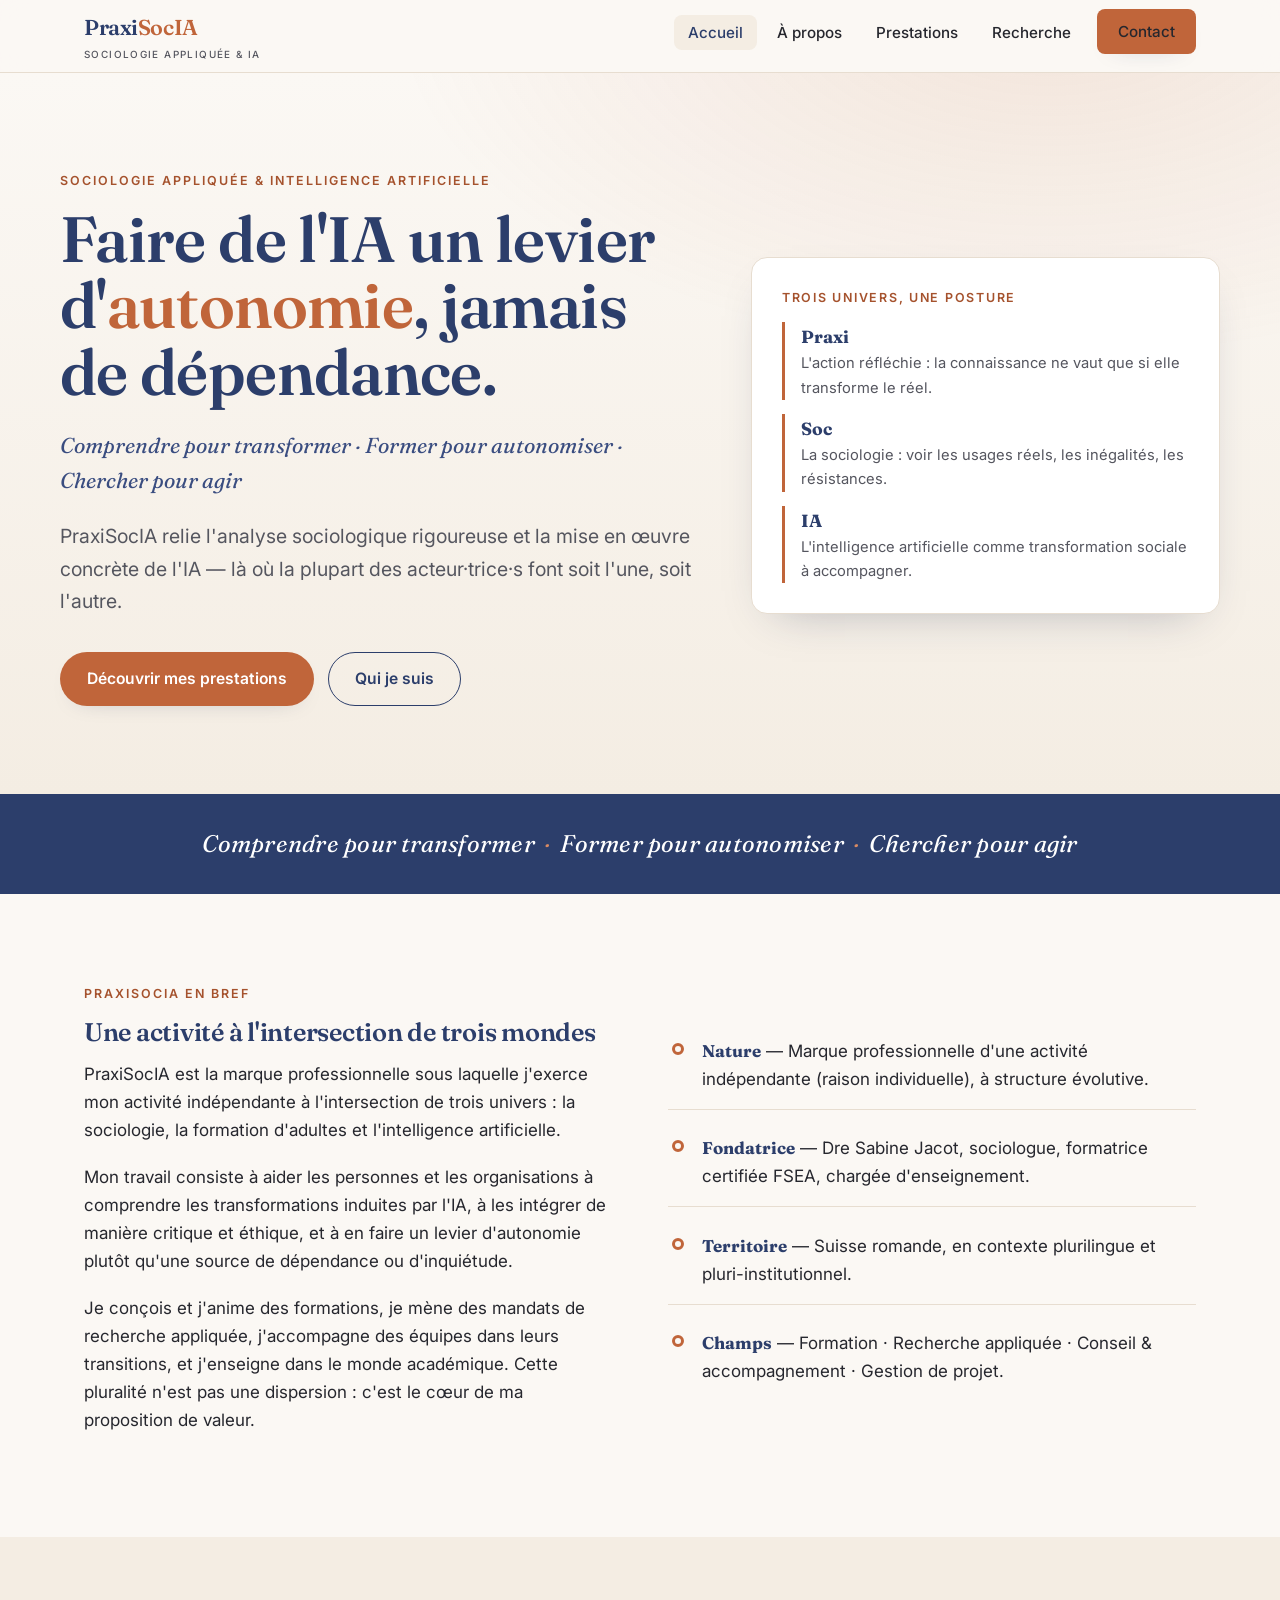
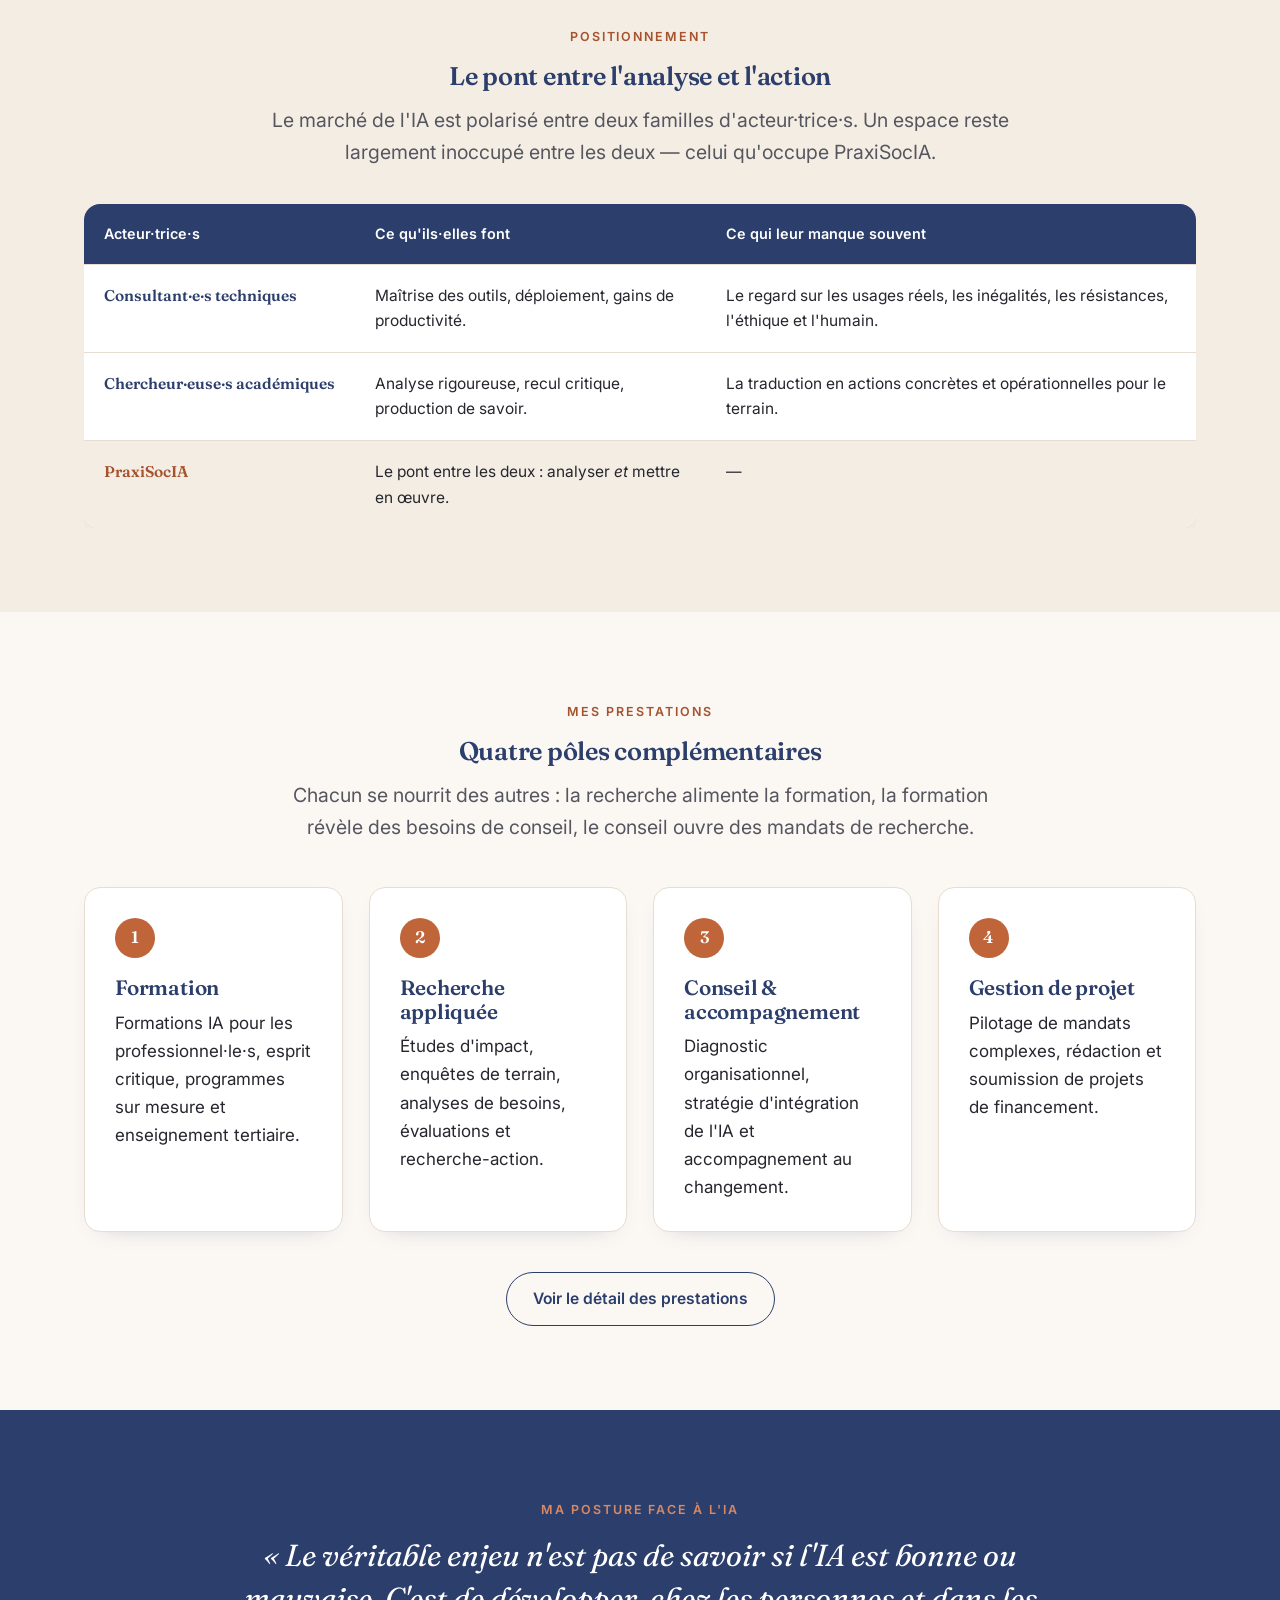
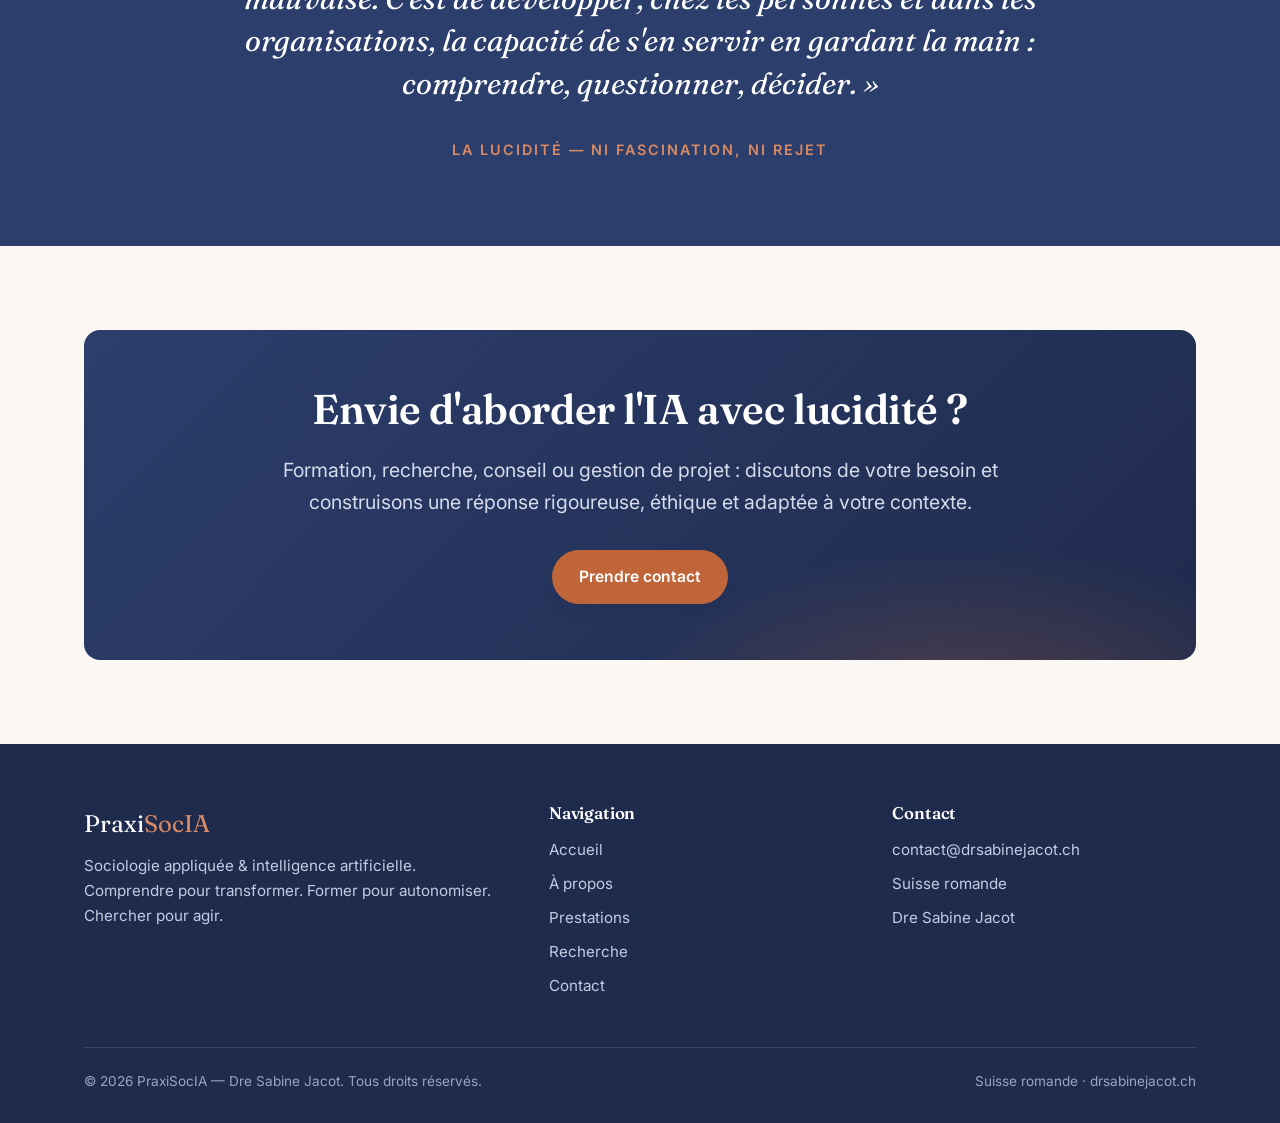
==== index.html @ e73fc33d "Créer le site vitrine PraxiSocIA (Dre Sabine Jacot) Site statique multi-pages (accueil, à propos, pr" ====
<!DOCTYPE html>
<html lang="fr">
<head>
  <meta charset="UTF-8" />
  <script>document.documentElement.className += " js";</script>
  <meta name="viewport" content="width=device-width, initial-scale=1.0" />
  <title>PraxiSocIA — Sociologie appliquée &amp; intelligence artificielle | Dre Sabine Jacot</title>
  <meta name="description" content="PraxiSocIA relie l'analyse sociologique rigoureuse et la mise en œuvre concrète de l'IA. Formation, recherche appliquée, conseil et gestion de projet en Suisse romande. Dre Sabine Jacot, sociologue et formatrice certifiée FSEA." />
  <meta name="author" content="Dre Sabine Jacot" />
  <meta property="og:title" content="PraxiSocIA — Sociologie appliquée & intelligence artificielle" />
  <meta property="og:description" content="Comprendre pour transformer. Former pour autonomiser. Chercher pour agir." />
  <meta property="og:type" content="website" />
  <meta property="og:locale" content="fr_CH" />
  <link rel="icon" type="image/svg+xml" href="assets/favicon.svg" />
  <link rel="preconnect" href="https://fonts.googleapis.com" />
  <link rel="preconnect" href="https://fonts.gstatic.com" crossorigin />
  <link href="https://fonts.googleapis.com/css2?family=Fraunces:ital,opsz,wght@0,9..144,400..600;1,9..144,400..600&family=Inter:wght@400;500;600&display=swap" rel="stylesheet" />
  <link rel="stylesheet" href="css/style.css" />
</head>
<body>

  <!-- ===== Header ===== -->
  <header class="site-header">
    <div class="wrap nav">
      <a href="index.html" class="brand">
        <span>Praxi<span class="ia">Soc<span class="ia">IA</span></span>
          <small>Sociologie appliquée &amp; IA</small>
        </span>
      </a>
      <nav aria-label="Navigation principale">
        <button class="nav-toggle" aria-label="Ouvrir le menu" aria-expanded="false">
          <span></span><span></span><span></span>
        </button>
        <ul class="nav-links">
          <li><a href="index.html">Accueil</a></li>
          <li><a href="a-propos.html">À propos</a></li>
          <li><a href="prestations.html">Prestations</a></li>
          <li><a href="recherche.html">Recherche</a></li>
          <li><a href="contact.html" class="btn btn--primary">Contact</a></li>
        </ul>
      </nav>
    </div>
  </header>

  <!-- ===== Hero ===== -->
  <section class="hero">
    <div class="wrap hero-inner">
      <div class="reveal">
        <span class="eyebrow">Sociologie appliquée &amp; intelligence artificielle</span>
        <h1>Faire de l'IA un levier d'<span class="accent">autonomie</span>, jamais de dépendance.</h1>
        <p class="tagline">Comprendre pour transformer · Former pour autonomiser · Chercher pour agir</p>
        <p class="lead">PraxiSocIA relie l'analyse sociologique rigoureuse et la mise en œuvre concrète de l'IA — là où la plupart des acteur·trice·s font soit l'une, soit l'autre.</p>
        <div class="hero-actions">
          <a href="prestations.html" class="btn btn--primary">Découvrir mes prestations</a>
          <a href="a-propos.html" class="btn btn--ghost">Qui je suis</a>
        </div>
      </div>
      <aside class="hero-card reveal" aria-label="Les trois racines de PraxiSocIA">
        <p class="kicker">Trois univers, une posture</p>
        <div class="three">
          <div>
            <strong>Praxi</strong>
            <span>L'action réfléchie : la connaissance ne vaut que si elle transforme le réel.</span>
          </div>
          <div>
            <strong>Soc</strong>
            <span>La sociologie : voir les usages réels, les inégalités, les résistances.</span>
          </div>
          <div>
            <strong>IA</strong>
            <span>L'intelligence artificielle comme transformation sociale à accompagner.</span>
          </div>
        </div>
      </aside>
    </div>
  </section>

  <!-- ===== Signature strip ===== -->
  <div class="signature">
    <div class="wrap">
      <p>Comprendre pour transformer<span class="dot">·</span>Former pour autonomiser<span class="dot">·</span>Chercher pour agir</p>
    </div>
  </div>

  <!-- ===== En bref ===== -->
  <section class="section">
    <div class="wrap">
      <div class="split">
        <div class="reveal">
          <span class="eyebrow">PraxiSocIA en bref</span>
          <h2>Une activité à l'intersection de trois mondes</h2>
          <p>PraxiSocIA est la marque professionnelle sous laquelle j'exerce mon activité indépendante à l'intersection de trois univers : la sociologie, la formation d'adultes et l'intelligence artificielle.</p>
          <p>Mon travail consiste à aider les personnes et les organisations à comprendre les transformations induites par l'IA, à les intégrer de manière critique et éthique, et à en faire un levier d'autonomie plutôt qu'une source de dépendance ou d'inquiétude.</p>
          <p>Je conçois et j'anime des formations, je mène des mandats de recherche appliquée, j'accompagne des équipes dans leurs transitions, et j'enseigne dans le monde académique. Cette pluralité n'est pas une dispersion : c'est le cœur de ma proposition de valeur.</p>
        </div>
        <div class="reveal">
          <ul class="creds">
            <li><strong>Nature</strong> — Marque professionnelle d'une activité indépendante (raison individuelle), à structure évolutive.</li>
            <li><strong>Fondatrice</strong> — Dre Sabine Jacot, sociologue, formatrice certifiée FSEA, chargée d'enseignement.</li>
            <li><strong>Territoire</strong> — Suisse romande, en contexte plurilingue et pluri-institutionnel.</li>
            <li><strong>Champs</strong> — Formation · Recherche appliquée · Conseil &amp; accompagnement · Gestion de projet.</li>
          </ul>
        </div>
      </div>
    </div>
  </section>

  <!-- ===== Positionnement ===== -->
  <section class="section section--cream2">
    <div class="wrap">
      <div class="center reveal">
        <span class="eyebrow">Positionnement</span>
        <h2>Le pont entre l'analyse et l'action</h2>
        <p class="lead">Le marché de l'IA est polarisé entre deux familles d'acteur·trice·s. Un espace reste largement inoccupé entre les deux — celui qu'occupe PraxiSocIA.</p>
      </div>
      <div class="table-scroll reveal" style="margin-top:36px;">
        <table class="postab">
          <thead>
            <tr>
              <th>Acteur·trice·s</th>
              <th>Ce qu'ils·elles font</th>
              <th>Ce qui leur manque souvent</th>
            </tr>
          </thead>
          <tbody>
            <tr>
              <td class="who">Consultant·e·s techniques</td>
              <td>Maîtrise des outils, déploiement, gains de productivité.</td>
              <td>Le regard sur les usages réels, les inégalités, les résistances, l'éthique et l'humain.</td>
            </tr>
            <tr>
              <td class="who">Chercheur·euse·s académiques</td>
              <td>Analyse rigoureuse, recul critique, production de savoir.</td>
              <td>La traduction en actions concrètes et opérationnelles pour le terrain.</td>
            </tr>
            <tr class="highlight">
              <td class="who">PraxiSocIA</td>
              <td>Le pont entre les deux : analyser <em>et</em> mettre en œuvre.</td>
              <td>—</td>
            </tr>
          </tbody>
        </table>
      </div>
    </div>
  </section>

  <!-- ===== Quatre pôles (aperçu) ===== -->
  <section class="section">
    <div class="wrap">
      <div class="center reveal">
        <span class="eyebrow">Mes prestations</span>
        <h2>Quatre pôles complémentaires</h2>
        <p class="lead">Chacun se nourrit des autres : la recherche alimente la formation, la formation révèle des besoins de conseil, le conseil ouvre des mandats de recherche.</p>
      </div>
      <div class="grid grid-4" style="margin-top:44px;">
        <article class="card reveal">
          <div class="num">1</div>
          <h3>Formation</h3>
          <p>Formations IA pour les professionnel·le·s, esprit critique, programmes sur mesure et enseignement tertiaire.</p>
        </article>
        <article class="card reveal">
          <div class="num">2</div>
          <h3>Recherche appliquée</h3>
          <p>Études d'impact, enquêtes de terrain, analyses de besoins, évaluations et recherche-action.</p>
        </article>
        <article class="card reveal">
          <div class="num">3</div>
          <h3>Conseil &amp; accompagnement</h3>
          <p>Diagnostic organisationnel, stratégie d'intégration de l'IA et accompagnement au changement.</p>
        </article>
        <article class="card reveal">
          <div class="num">4</div>
          <h3>Gestion de projet</h3>
          <p>Pilotage de mandats complexes, rédaction et soumission de projets de financement.</p>
        </article>
      </div>
      <div class="center" style="margin-top:40px;">
        <a href="prestations.html" class="btn btn--ghost">Voir le détail des prestations</a>
      </div>
    </div>
  </section>

  <!-- ===== Conviction ===== -->
  <section class="section section--navy">
    <div class="wrap">
      <div class="quote reveal">
        <span class="eyebrow">Ma posture face à l'IA</span>
        <p>« Le véritable enjeu n'est pas de savoir si l'IA est bonne ou mauvaise. C'est de développer, chez les personnes et dans les organisations, la capacité de s'en servir en gardant la main : comprendre, questionner, décider. »</p>
        <cite>La lucidité — ni fascination, ni rejet</cite>
      </div>
    </div>
  </section>

  <!-- ===== CTA ===== -->
  <section class="section">
    <div class="wrap">
      <div class="cta reveal">
        <h2>Envie d'aborder l'IA avec lucidité ?</h2>
        <p class="lead">Formation, recherche, conseil ou gestion de projet : discutons de votre besoin et construisons une réponse rigoureuse, éthique et adaptée à votre contexte.</p>
        <a href="contact.html" class="btn btn--primary">Prendre contact</a>
      </div>
    </div>
  </section>

  <!-- ===== Footer ===== -->
  <footer class="site-footer">
    <div class="wrap">
      <div class="footer-grid">
        <div>
          <div class="footer-brand">Praxi<span class="ia">SocIA</span></div>
          <p>Sociologie appliquée &amp; intelligence artificielle.<br />Comprendre pour transformer. Former pour autonomiser. Chercher pour agir.</p>
        </div>
        <div>
          <h4>Navigation</h4>
          <ul class="footer-links">
            <li><a href="index.html">Accueil</a></li>
            <li><a href="a-propos.html">À propos</a></li>
            <li><a href="prestations.html">Prestations</a></li>
            <li><a href="recherche.html">Recherche</a></li>
            <li><a href="contact.html">Contact</a></li>
          </ul>
        </div>
        <div>
          <h4>Contact</h4>
          <ul class="footer-links">
            <li><a href="mailto:contact@drsabinejacot.ch">contact@drsabinejacot.ch</a></li>
            <li>Suisse romande</li>
            <li>Dre Sabine Jacot</li>
          </ul>
        </div>
      </div>
      <div class="footer-bottom">
        <span>© <span id="year">2026</span> PraxiSocIA — Dre Sabine Jacot. Tous droits réservés.</span>
        <span>Suisse romande · drsabinejacot.ch</span>
      </div>
    </div>
  </footer>

  <script src="js/main.js"></script>
</body>
</html>
---- css/style.css ----
/* =========================================================
   PraxiSocIA — Feuille de style
   Identité : bleu marine #2C3E6B · terracotta #C0653A
   ========================================================= */

:root {
  --navy: #2c3e6b;
  --navy-dark: #1f2b4d;
  --navy-soft: #3a4d80;
  --terra: #c0653a;
  --terra-dark: #a5522d;
  --terra-soft: #d98a63;
  --cream: #fbf8f4;
  --cream-2: #f4ede3;
  --paper: #ffffff;
  --ink: #26272e;
  --ink-soft: #55565f;
  --line: #e7ddd0;
  --shadow: 0 18px 45px -25px rgba(31, 43, 77, 0.35);
  --shadow-sm: 0 8px 24px -18px rgba(31, 43, 77, 0.4);
  --radius: 16px;
  --radius-sm: 10px;
  --maxw: 1160px;
  --serif: "Fraunces", Georgia, "Times New Roman", serif;
  --sans: "Inter", system-ui, -apple-system, "Segoe UI", Roboto, Helvetica, Arial, sans-serif;
}

/* ---------- Reset ---------- */
*,
*::before,
*::after {
  box-sizing: border-box;
}
html {
  scroll-behavior: smooth;
  -webkit-text-size-adjust: 100%;
}
body {
  margin: 0;
  font-family: var(--sans);
  color: var(--ink);
  background: var(--cream);
  line-height: 1.65;
  font-size: 17px;
  -webkit-font-smoothing: antialiased;
}
img {
  max-width: 100%;
  display: block;
}
a {
  color: var(--terra-dark);
  text-decoration: none;
  transition: color 0.2s ease;
}
a:hover {
  color: var(--terra);
}
h1,
h2,
h3,
h4 {
  font-family: var(--serif);
  font-weight: 600;
  line-height: 1.15;
  color: var(--navy);
  margin: 0 0 0.5em;
  letter-spacing: -0.01em;
}
p {
  margin: 0 0 1.1em;
}
ul {
  margin: 0 0 1.1em;
  padding-left: 1.2em;
}
li {
  margin-bottom: 0.5em;
}

/* ---------- Layout ---------- */
.wrap {
  width: 100%;
  max-width: var(--maxw);
  margin: 0 auto;
  padding: 0 24px;
}
.section {
  padding: 84px 0;
}
.section--tight {
  padding: 56px 0;
}
.section--cream2 {
  background: var(--cream-2);
}
.section--navy {
  background: var(--navy);
  color: #eef1f8;
}
.section--navy h2,
.section--navy h3 {
  color: #fff;
}
.eyebrow {
  display: inline-block;
  font-family: var(--sans);
  font-weight: 600;
  font-size: 0.78rem;
  letter-spacing: 0.16em;
  text-transform: uppercase;
  color: var(--terra-dark);
  margin-bottom: 14px;
}
.section--navy .eyebrow {
  color: var(--terra-soft);
}
.lead {
  font-size: 1.22rem;
  color: var(--ink-soft);
  max-width: 62ch;
}
.section--navy .lead {
  color: #d5dbec;
}
.center {
  text-align: center;
}
.center .lead {
  margin-left: auto;
  margin-right: auto;
}

/* ---------- Buttons ---------- */
.btn {
  display: inline-flex;
  align-items: center;
  gap: 0.5em;
  font-family: var(--sans);
  font-weight: 600;
  font-size: 0.98rem;
  padding: 13px 26px;
  border-radius: 999px;
  border: 1.5px solid transparent;
  cursor: pointer;
  transition: transform 0.15s ease, box-shadow 0.2s ease, background 0.2s ease,
    color 0.2s ease;
}
.btn--primary {
  background: var(--terra);
  color: #fff;
  box-shadow: var(--shadow-sm);
}
.btn--primary:hover {
  background: var(--terra-dark);
  color: #fff;
  transform: translateY(-2px);
}
.btn--ghost {
  background: transparent;
  border-color: var(--navy);
  color: var(--navy);
}
.btn--ghost:hover {
  background: var(--navy);
  color: #fff;
}
.section--navy .btn--ghost {
  border-color: rgba(255, 255, 255, 0.6);
  color: #fff;
}
.section--navy .btn--ghost:hover {
  background: #fff;
  color: var(--navy);
}

/* ---------- Header / Nav ---------- */
.site-header {
  position: sticky;
  top: 0;
  z-index: 50;
  background: rgba(251, 248, 244, 0.88);
  backdrop-filter: saturate(180%) blur(12px);
  border-bottom: 1px solid var(--line);
}
.nav {
  display: flex;
  align-items: center;
  justify-content: space-between;
  height: 72px;
}
.brand {
  display: flex;
  align-items: baseline;
  gap: 10px;
  font-family: var(--serif);
  font-weight: 600;
  font-size: 1.35rem;
  color: var(--navy);
  letter-spacing: -0.02em;
}
.brand:hover {
  color: var(--navy);
}
.brand .ia {
  color: var(--terra);
}
.brand small {
  display: block;
  font-family: var(--sans);
  font-weight: 500;
  font-size: 0.62rem;
  letter-spacing: 0.14em;
  text-transform: uppercase;
  color: var(--ink-soft);
}
.nav-links {
  display: flex;
  align-items: center;
  gap: 6px;
  list-style: none;
  margin: 0;
  padding: 0;
}
.nav-links a {
  color: var(--ink);
  font-weight: 500;
  font-size: 0.95rem;
  padding: 8px 14px;
  border-radius: 8px;
}
.nav-links a:hover,
.nav-links a.active {
  color: var(--navy);
  background: var(--cream-2);
}
.nav-links .btn {
  padding: 9px 20px;
  margin-left: 6px;
}
.nav-links .btn:hover {
  color: #fff;
}
.nav-toggle {
  display: none;
  flex-direction: column;
  gap: 5px;
  background: none;
  border: 0;
  cursor: pointer;
  padding: 8px;
}
.nav-toggle span {
  width: 24px;
  height: 2px;
  background: var(--navy);
  border-radius: 2px;
  transition: 0.25s;
}
.nav-toggle.open span:nth-child(1) {
  transform: translateY(7px) rotate(45deg);
}
.nav-toggle.open span:nth-child(2) {
  opacity: 0;
}
.nav-toggle.open span:nth-child(3) {
  transform: translateY(-7px) rotate(-45deg);
}

/* ---------- Hero ---------- */
.hero {
  position: relative;
  overflow: hidden;
  background: radial-gradient(
      1100px 600px at 82% -10%,
      rgba(192, 101, 58, 0.14),
      transparent 60%
    ),
    linear-gradient(180deg, var(--cream) 0%, var(--cream-2) 100%);
}
.hero-inner {
  display: grid;
  grid-template-columns: 1.15fr 0.85fr;
  gap: 56px;
  align-items: center;
  padding: 92px 0 88px;
}
.hero h1 {
  font-size: clamp(2.5rem, 5.2vw, 4rem);
  line-height: 1.04;
  margin-bottom: 0.35em;
}
.hero h1 .accent {
  color: var(--terra);
}
.hero .tagline {
  font-family: var(--serif);
  font-style: italic;
  font-size: 1.35rem;
  color: var(--navy-soft);
  margin-bottom: 1em;
}
.hero .lead {
  margin-bottom: 1.8em;
}
.hero-actions {
  display: flex;
  gap: 14px;
  flex-wrap: wrap;
}
.hero-card {
  background: var(--paper);
  border: 1px solid var(--line);
  border-radius: var(--radius);
  box-shadow: var(--shadow);
  padding: 30px;
}
.hero-card .kicker {
  font-size: 0.78rem;
  letter-spacing: 0.14em;
  text-transform: uppercase;
  color: var(--terra-dark);
  font-weight: 600;
  margin-bottom: 14px;
}
.hero-card .three {
  display: grid;
  gap: 14px;
}
.hero-card .three div {
  padding-left: 16px;
  border-left: 3px solid var(--terra);
}
.hero-card .three strong {
  color: var(--navy);
  font-family: var(--serif);
  font-size: 1.1rem;
}
.hero-card .three span {
  display: block;
  font-size: 0.92rem;
  color: var(--ink-soft);
}

/* ---------- Trilogy / signature strip ---------- */
.signature {
  background: var(--navy);
  color: #fff;
  text-align: center;
  padding: 30px 0;
}
.signature p {
  margin: 0;
  font-family: var(--serif);
  font-style: italic;
  font-size: clamp(1.05rem, 2.4vw, 1.5rem);
  letter-spacing: 0.01em;
}
.signature .dot {
  color: var(--terra-soft);
  padding: 0 0.4em;
}

/* ---------- Grid cards ---------- */
.grid {
  display: grid;
  gap: 26px;
}
.grid-2 {
  grid-template-columns: repeat(2, 1fr);
}
.grid-3 {
  grid-template-columns: repeat(3, 1fr);
}
.grid-4 {
  grid-template-columns: repeat(4, 1fr);
}
.card {
  background: var(--paper);
  border: 1px solid var(--line);
  border-radius: var(--radius);
  padding: 30px;
  box-shadow: var(--shadow-sm);
  transition: transform 0.2s ease, box-shadow 0.2s ease;
}
.card:hover {
  transform: translateY(-4px);
  box-shadow: var(--shadow);
}
.card .num {
  font-family: var(--serif);
  font-size: 1.05rem;
  font-weight: 600;
  color: #fff;
  background: var(--terra);
  width: 40px;
  height: 40px;
  border-radius: 50%;
  display: grid;
  place-items: center;
  margin-bottom: 18px;
}
.card h3 {
  font-size: 1.3rem;
  margin-bottom: 0.4em;
}
.card p:last-child,
.card ul:last-child {
  margin-bottom: 0;
}
.card ul {
  padding-left: 1.1em;
}
.card--soft {
  background: var(--cream);
}

/* Values / list-ish */
.value-icon {
  font-family: var(--serif);
  color: var(--terra);
  font-size: 1.6rem;
  line-height: 1;
  margin-bottom: 10px;
}

/* ---------- Split / about ---------- */
.split {
  display: grid;
  grid-template-columns: 1fr 1fr;
  gap: 56px;
  align-items: center;
}
.split--portrait {
  grid-template-columns: 0.8fr 1.2fr;
}
.portrait {
  background: linear-gradient(160deg, var(--navy) 0%, var(--navy-dark) 100%);
  border-radius: var(--radius);
  aspect-ratio: 4 / 5;
  display: grid;
  place-items: center;
  color: #fff;
  text-align: center;
  padding: 30px;
  box-shadow: var(--shadow);
  position: relative;
  overflow: hidden;
}
.portrait::after {
  content: "";
  position: absolute;
  inset: 0;
  background: radial-gradient(
    500px 300px at 20% 0%,
    rgba(192, 101, 58, 0.35),
    transparent 60%
  );
}
.portrait .mono {
  position: relative;
  z-index: 1;
  font-family: var(--serif);
  font-size: 4.5rem;
  font-weight: 600;
  letter-spacing: 0.05em;
}
.portrait .cap {
  position: relative;
  z-index: 1;
  font-family: var(--sans);
  font-size: 0.8rem;
  letter-spacing: 0.16em;
  text-transform: uppercase;
  color: var(--terra-soft);
  margin-top: 12px;
}

/* Credential list */
.creds {
  list-style: none;
  padding: 0;
  margin: 0;
}
.creds li {
  position: relative;
  padding: 16px 0 16px 34px;
  border-bottom: 1px solid var(--line);
}
.creds li:last-child {
  border-bottom: 0;
}
.creds li::before {
  content: "";
  position: absolute;
  left: 4px;
  top: 22px;
  width: 12px;
  height: 12px;
  border-radius: 50%;
  border: 3px solid var(--terra);
}
.creds strong {
  color: var(--navy);
  font-family: var(--serif);
}

/* ---------- Positioning table ---------- */
.postab {
  width: 100%;
  border-collapse: separate;
  border-spacing: 0;
  overflow: hidden;
  border-radius: var(--radius);
  box-shadow: var(--shadow-sm);
  background: var(--paper);
  font-size: 0.97rem;
}
.postab th,
.postab td {
  padding: 18px 20px;
  text-align: left;
  vertical-align: top;
  border-bottom: 1px solid var(--line);
}
.postab thead th {
  background: var(--navy);
  color: #fff;
  font-family: var(--sans);
  font-weight: 600;
  font-size: 0.9rem;
}
.postab tbody tr:last-child td {
  border-bottom: 0;
}
.postab tbody th {
  font-family: var(--serif);
}
.postab .who {
  font-family: var(--serif);
  font-weight: 600;
  color: var(--navy);
  white-space: nowrap;
}
.postab .highlight {
  background: var(--cream-2);
}
.postab .highlight .who {
  color: var(--terra-dark);
}
.table-scroll {
  overflow-x: auto;
}

/* ---------- Methods (DÉCLIC / CLÉ·IA) ---------- */
.method {
  border-radius: var(--radius);
  padding: 34px;
  color: #fff;
  box-shadow: var(--shadow);
  position: relative;
  overflow: hidden;
}
.method--declic {
  background: linear-gradient(150deg, var(--navy) 0%, var(--navy-dark) 100%);
}
.method--cleia {
  background: linear-gradient(150deg, var(--terra) 0%, var(--terra-dark) 100%);
}
.method h3 {
  color: #fff;
  font-size: 2rem;
  letter-spacing: 0.02em;
  margin-bottom: 0.3em;
}
.method .method-tag {
  font-size: 0.78rem;
  letter-spacing: 0.16em;
  text-transform: uppercase;
  opacity: 0.85;
  margin-bottom: 14px;
  display: block;
}
.method p {
  color: rgba(255, 255, 255, 0.92);
  margin-bottom: 0;
}

/* ---------- Quote / conviction ---------- */
.quote {
  max-width: 820px;
  margin: 0 auto;
  text-align: center;
}
.quote p {
  font-family: var(--serif);
  font-style: italic;
  font-size: clamp(1.3rem, 3vw, 1.9rem);
  line-height: 1.4;
  color: var(--navy);
}
.section--navy .quote p {
  color: #fff;
}
.quote cite {
  display: block;
  margin-top: 18px;
  font-family: var(--sans);
  font-style: normal;
  font-size: 0.9rem;
  letter-spacing: 0.14em;
  text-transform: uppercase;
  color: var(--terra-dark);
  font-weight: 600;
}
.section--navy .quote cite {
  color: var(--terra-soft);
}

/* ---------- Audience chips ---------- */
.chips {
  display: flex;
  flex-wrap: wrap;
  gap: 14px;
  list-style: none;
  padding: 0;
  margin: 0;
}
.chips li {
  background: var(--paper);
  border: 1px solid var(--line);
  border-radius: 999px;
  padding: 12px 22px;
  font-weight: 500;
  color: var(--navy);
  box-shadow: var(--shadow-sm);
  margin: 0;
}

/* ---------- CTA band ---------- */
.cta {
  background: linear-gradient(135deg, var(--navy) 0%, var(--navy-dark) 100%);
  color: #fff;
  border-radius: var(--radius);
  padding: 56px 48px;
  text-align: center;
  position: relative;
  overflow: hidden;
}
.cta::before {
  content: "";
  position: absolute;
  inset: 0;
  background: radial-gradient(
    600px 300px at 80% 120%,
    rgba(192, 101, 58, 0.3),
    transparent 60%
  );
}
.cta > * {
  position: relative;
  z-index: 1;
}
.cta h2 {
  color: #fff;
  font-size: clamp(1.8rem, 4vw, 2.6rem);
}
.cta .lead {
  color: #d5dbec;
  margin: 0 auto 1.6em;
}

/* ---------- Contact ---------- */
.contact-grid {
  display: grid;
  grid-template-columns: 1fr 1.1fr;
  gap: 48px;
}
.contact-info .info-item {
  display: flex;
  gap: 16px;
  padding: 18px 0;
  border-bottom: 1px solid var(--line);
}
.contact-info .info-item:last-child {
  border-bottom: 0;
}
.contact-info .ico {
  width: 44px;
  height: 44px;
  flex: none;
  border-radius: 12px;
  background: var(--cream-2);
  display: grid;
  place-items: center;
  color: var(--terra);
  font-size: 1.2rem;
}
.contact-info .info-item strong {
  display: block;
  color: var(--navy);
  font-family: var(--serif);
}
.contact-info .info-item span,
.contact-info .info-item a {
  color: var(--ink-soft);
  font-size: 0.98rem;
}
form .field {
  margin-bottom: 18px;
}
form label {
  display: block;
  font-weight: 600;
  font-size: 0.92rem;
  color: var(--navy);
  margin-bottom: 6px;
}
form input,
form select,
form textarea {
  width: 100%;
  padding: 13px 16px;
  border: 1.5px solid var(--line);
  border-radius: var(--radius-sm);
  font-family: inherit;
  font-size: 1rem;
  color: var(--ink);
  background: var(--paper);
  transition: border-color 0.2s ease, box-shadow 0.2s ease;
}
form input:focus,
form select:focus,
form textarea:focus {
  outline: none;
  border-color: var(--terra);
  box-shadow: 0 0 0 3px rgba(192, 101, 58, 0.15);
}
form textarea {
  min-height: 140px;
  resize: vertical;
}
.form-note {
  font-size: 0.85rem;
  color: var(--ink-soft);
}
.form-status {
  margin-top: 14px;
  font-weight: 600;
  color: var(--terra-dark);
}

/* ---------- Page hero (interior) ---------- */
.page-hero {
  background: radial-gradient(
      900px 500px at 85% -20%,
      rgba(192, 101, 58, 0.12),
      transparent 60%
    ),
    var(--cream-2);
  padding: 76px 0 60px;
  border-bottom: 1px solid var(--line);
}
.page-hero h1 {
  font-size: clamp(2.2rem, 4.8vw, 3.3rem);
  margin-bottom: 0.3em;
}

/* ---------- Footer ---------- */
.site-footer {
  background: var(--navy-dark);
  color: #c3cbe2;
  padding: 60px 0 30px;
  font-size: 0.95rem;
}
.footer-grid {
  display: grid;
  grid-template-columns: 1.4fr 1fr 1fr;
  gap: 40px;
  margin-bottom: 40px;
}
.site-footer h4 {
  color: #fff;
  font-size: 1.05rem;
  margin-bottom: 14px;
}
.site-footer a {
  color: #c3cbe2;
}
.site-footer a:hover {
  color: #fff;
}
.footer-brand {
  font-family: var(--serif);
  font-size: 1.5rem;
  color: #fff;
  margin-bottom: 10px;
}
.footer-brand .ia {
  color: var(--terra-soft);
}
.footer-links {
  list-style: none;
  padding: 0;
  margin: 0;
}
.footer-links li {
  margin-bottom: 9px;
}
.footer-bottom {
  border-top: 1px solid rgba(255, 255, 255, 0.12);
  padding-top: 22px;
  display: flex;
  justify-content: space-between;
  flex-wrap: wrap;
  gap: 12px;
  font-size: 0.85rem;
  color: #9aa4c4;
}

/* ---------- Reveal animation ----------
   Progressive enhancement: content is fully visible by default.
   Only when JS is active (html.js) do we hide-then-reveal on scroll. */
.js .reveal {
  opacity: 0;
  transform: translateY(24px);
  transition: opacity 0.7s ease, transform 0.7s ease;
}
.js .reveal.visible {
  opacity: 1;
  transform: none;
}
@media (prefers-reduced-motion: reduce) {
  .js .reveal {
    opacity: 1;
    transform: none;
    transition: none;
  }
}

/* ---------- Responsive ---------- */
@media (max-width: 960px) {
  .hero-inner {
    grid-template-columns: 1fr;
    gap: 40px;
    padding: 64px 0;
  }
  .split,
  .split--portrait,
  .contact-grid {
    grid-template-columns: 1fr;
    gap: 36px;
  }
  .grid-4 {
    grid-template-columns: repeat(2, 1fr);
  }
  .portrait {
    max-width: 340px;
    margin: 0 auto;
  }
  .footer-grid {
    grid-template-columns: 1fr 1fr;
  }
}

@media (max-width: 720px) {
  body {
    font-size: 16px;
  }
  .section {
    padding: 60px 0;
  }
  .nav-toggle {
    display: flex;
  }
  .nav-links {
    position: fixed;
    inset: 72px 0 auto 0;
    flex-direction: column;
    align-items: stretch;
    gap: 0;
    background: var(--cream);
    border-bottom: 1px solid var(--line);
    padding: 12px 24px 22px;
    box-shadow: var(--shadow);
    transform: translateY(-140%);
    transition: transform 0.3s ease;
  }
  .nav-links.open {
    transform: none;
  }
  .nav-links a {
    padding: 14px 8px;
    border-radius: 0;
    border-bottom: 1px solid var(--line);
  }
  .nav-links .btn {
    margin: 12px 0 0;
    justify-content: center;
  }
  .grid-2,
  .grid-3,
  .grid-4 {
    grid-template-columns: 1fr;
  }
  .footer-grid {
    grid-template-columns: 1fr;
  }
  .cta {
    padding: 42px 26px;
  }
}
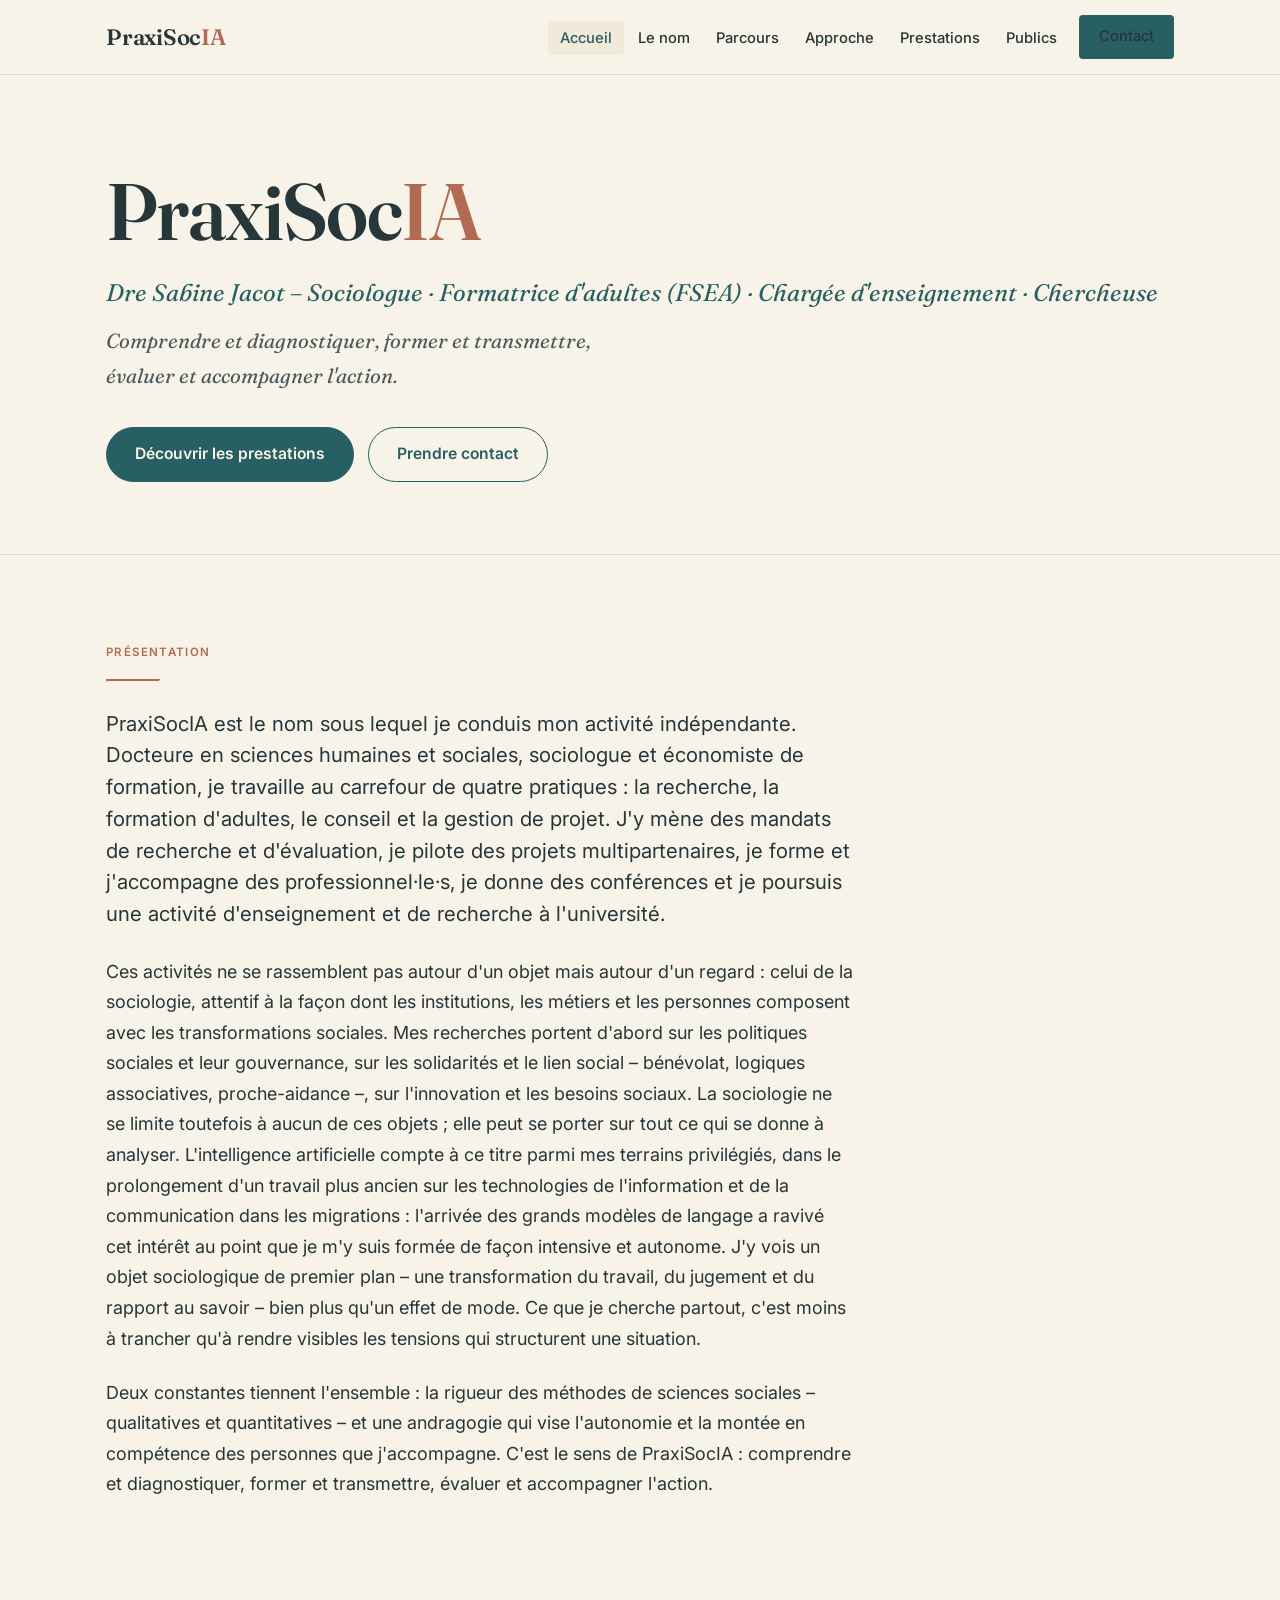
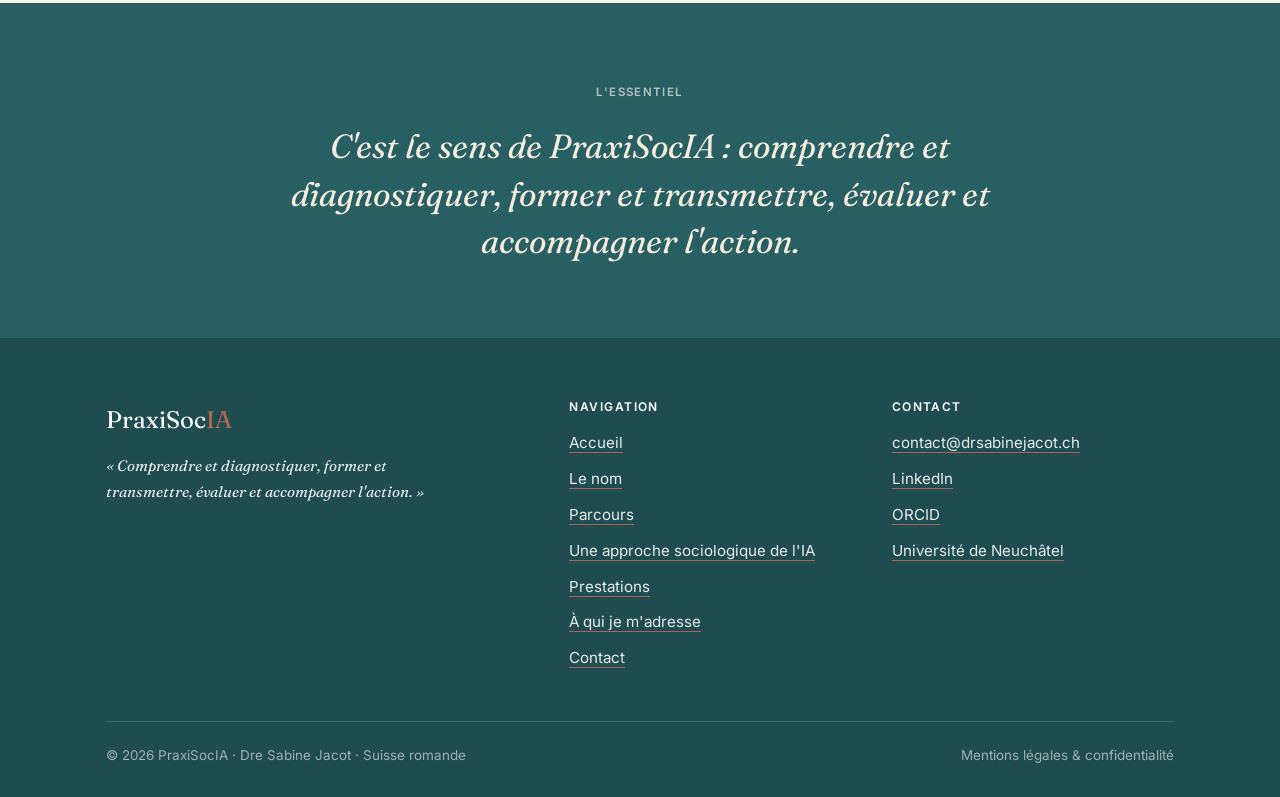
==== commit 147fdde8: "Reconstruire le site avec le contenu validé et la charte finale Intègre les textes définitifs (mot à" ====
--- a/index.html
+++ b/index.html
@@ -4,12 +4,12 @@
   <meta charset="UTF-8" />
   <script>document.documentElement.className += " js";</script>
   <meta name="viewport" content="width=device-width, initial-scale=1.0" />
-  <title>PraxiSocIA — Sociologie appliquée &amp; intelligence artificielle | Dre Sabine Jacot</title>
-  <meta name="description" content="PraxiSocIA relie l'analyse sociologique rigoureuse et la mise en œuvre concrète de l'IA. Formation, recherche appliquée, conseil et gestion de projet en Suisse romande. Dre Sabine Jacot, sociologue et formatrice certifiée FSEA." />
+  <title>PraxiSocIA · Dre Sabine Jacot – sociologie appliquée, formation &amp; IA</title>
+  <meta name="description" content="PraxiSocIA, activité indépendante de Dre Sabine Jacot : recherche appliquée et évaluation, formation d'adultes (FSEA), conseil et gestion de projet, avec un regard sociologique sur l'intelligence artificielle. Suisse romande." />
   <meta name="author" content="Dre Sabine Jacot" />
-  <meta property="og:title" content="PraxiSocIA — Sociologie appliquée & intelligence artificielle" />
-  <meta property="og:description" content="Comprendre pour transformer. Former pour autonomiser. Chercher pour agir." />
-  <meta property="og:type" content="website" />
+  <meta property="og:title" content="PraxiSocIA · Dre Sabine Jacot – sociologie appliquée, formation &amp; IA" />
+  <meta property="og:description" content="PraxiSocIA, activité indépendante de Dre Sabine Jacot : recherche appliquée et évaluation, formation d'adultes (FSEA), conseil et gestion de projet, avec un regard sociologique sur l'intelligence artificielle. Suisse romande." />
+  <meta property="og:type" content="profile" />
   <meta property="og:locale" content="fr_CH" />
   <link rel="icon" type="image/svg+xml" href="assets/favicon.svg" />
   <link rel="preconnect" href="https://fonts.googleapis.com" />
@@ -19,204 +19,73 @@
 </head>
 <body>
 
-  <!-- ===== Header ===== -->
   <header class="site-header">
     <div class="wrap nav">
-      <a href="index.html" class="brand">
-        <span>Praxi<span class="ia">Soc<span class="ia">IA</span></span>
-          <small>Sociologie appliquée &amp; IA</small>
-        </span>
-      </a>
+      <a href="index.html" class="brand">PraxiSoc<span class="ia">IA</span></a>
       <nav aria-label="Navigation principale">
         <button class="nav-toggle" aria-label="Ouvrir le menu" aria-expanded="false">
           <span></span><span></span><span></span>
         </button>
         <ul class="nav-links">
           <li><a href="index.html">Accueil</a></li>
-          <li><a href="a-propos.html">À propos</a></li>
+          <li><a href="le-nom.html">Le nom</a></li>
+          <li><a href="parcours.html">Parcours</a></li>
+          <li><a href="approche-ia.html">Approche</a></li>
           <li><a href="prestations.html">Prestations</a></li>
-          <li><a href="recherche.html">Recherche</a></li>
+          <li><a href="publics.html">Publics</a></li>
           <li><a href="contact.html" class="btn btn--primary">Contact</a></li>
         </ul>
       </nav>
     </div>
   </header>
 
-  <!-- ===== Hero ===== -->
   <section class="hero">
-    <div class="wrap hero-inner">
-      <div class="reveal">
-        <span class="eyebrow">Sociologie appliquée &amp; intelligence artificielle</span>
-        <h1>Faire de l'IA un levier d'<span class="accent">autonomie</span>, jamais de dépendance.</h1>
-        <p class="tagline">Comprendre pour transformer · Former pour autonomiser · Chercher pour agir</p>
-        <p class="lead">PraxiSocIA relie l'analyse sociologique rigoureuse et la mise en œuvre concrète de l'IA — là où la plupart des acteur·trice·s font soit l'une, soit l'autre.</p>
-        <div class="hero-actions">
-          <a href="prestations.html" class="btn btn--primary">Découvrir mes prestations</a>
-          <a href="a-propos.html" class="btn btn--ghost">Qui je suis</a>
-        </div>
-      </div>
-      <aside class="hero-card reveal" aria-label="Les trois racines de PraxiSocIA">
-        <p class="kicker">Trois univers, une posture</p>
-        <div class="three">
-          <div>
-            <strong>Praxi</strong>
-            <span>L'action réfléchie : la connaissance ne vaut que si elle transforme le réel.</span>
-          </div>
-          <div>
-            <strong>Soc</strong>
-            <span>La sociologie : voir les usages réels, les inégalités, les résistances.</span>
-          </div>
-          <div>
-            <strong>IA</strong>
-            <span>L'intelligence artificielle comme transformation sociale à accompagner.</span>
-          </div>
-        </div>
-      </aside>
-    </div>
-  </section>
-
-  <!-- ===== Signature strip ===== -->
-  <div class="signature">
-    <div class="wrap">
-      <p>Comprendre pour transformer<span class="dot">·</span>Former pour autonomiser<span class="dot">·</span>Chercher pour agir</p>
-    </div>
-  </div>
-
-  <!-- ===== En bref ===== -->
-  <section class="section">
-    <div class="wrap">
-      <div class="split">
-        <div class="reveal">
-          <span class="eyebrow">PraxiSocIA en bref</span>
-          <h2>Une activité à l'intersection de trois mondes</h2>
-          <p>PraxiSocIA est la marque professionnelle sous laquelle j'exerce mon activité indépendante à l'intersection de trois univers : la sociologie, la formation d'adultes et l'intelligence artificielle.</p>
-          <p>Mon travail consiste à aider les personnes et les organisations à comprendre les transformations induites par l'IA, à les intégrer de manière critique et éthique, et à en faire un levier d'autonomie plutôt qu'une source de dépendance ou d'inquiétude.</p>
-          <p>Je conçois et j'anime des formations, je mène des mandats de recherche appliquée, j'accompagne des équipes dans leurs transitions, et j'enseigne dans le monde académique. Cette pluralité n'est pas une dispersion : c'est le cœur de ma proposition de valeur.</p>
-        </div>
-        <div class="reveal">
-          <ul class="creds">
-            <li><strong>Nature</strong> — Marque professionnelle d'une activité indépendante (raison individuelle), à structure évolutive.</li>
-            <li><strong>Fondatrice</strong> — Dre Sabine Jacot, sociologue, formatrice certifiée FSEA, chargée d'enseignement.</li>
-            <li><strong>Territoire</strong> — Suisse romande, en contexte plurilingue et pluri-institutionnel.</li>
-            <li><strong>Champs</strong> — Formation · Recherche appliquée · Conseil &amp; accompagnement · Gestion de projet.</li>
-          </ul>
-        </div>
+    <div class="wrap reveal">
+      <h1 class="brandline">PraxiSoc<span class="ia">IA</span></h1>
+      <p class="role">Dre Sabine Jacot – Sociologue · Formatrice d'adultes (FSEA) · Chargée d'enseignement · Chercheuse</p>
+      <p class="accroche">Comprendre et diagnostiquer, former et transmettre, évaluer et accompagner l'action.</p>
+      <div class="hero-actions">
+        <a href="prestations.html" class="btn btn--primary">Découvrir les prestations</a>
+        <a href="contact.html" class="btn btn--ghost">Prendre contact</a>
       </div>
     </div>
   </section>
 
-  <!-- ===== Positionnement ===== -->
-  <section class="section section--cream2">
-    <div class="wrap">
-      <div class="center reveal">
-        <span class="eyebrow">Positionnement</span>
-        <h2>Le pont entre l'analyse et l'action</h2>
-        <p class="lead">Le marché de l'IA est polarisé entre deux familles d'acteur·trice·s. Un espace reste largement inoccupé entre les deux — celui qu'occupe PraxiSocIA.</p>
-      </div>
-      <div class="table-scroll reveal" style="margin-top:36px;">
-        <table class="postab">
-          <thead>
-            <tr>
-              <th>Acteur·trice·s</th>
-              <th>Ce qu'ils·elles font</th>
-              <th>Ce qui leur manque souvent</th>
-            </tr>
-          </thead>
-          <tbody>
-            <tr>
-              <td class="who">Consultant·e·s techniques</td>
-              <td>Maîtrise des outils, déploiement, gains de productivité.</td>
-              <td>Le regard sur les usages réels, les inégalités, les résistances, l'éthique et l'humain.</td>
-            </tr>
-            <tr>
-              <td class="who">Chercheur·euse·s académiques</td>
-              <td>Analyse rigoureuse, recul critique, production de savoir.</td>
-              <td>La traduction en actions concrètes et opérationnelles pour le terrain.</td>
-            </tr>
-            <tr class="highlight">
-              <td class="who">PraxiSocIA</td>
-              <td>Le pont entre les deux : analyser <em>et</em> mettre en œuvre.</td>
-              <td>—</td>
-            </tr>
-          </tbody>
-        </table>
+  <section class="section">
+    <div class="wrap reveal">
+      <span class="eyebrow">Présentation</span>
+      <hr class="rule--terra" />
+      <div class="prose">
+        <p class="lead">PraxiSocIA est le nom sous lequel je conduis mon activité indépendante. Docteure en sciences humaines et sociales, sociologue et économiste de formation, je travaille au carrefour de quatre pratiques : la recherche, la formation d'adultes, le conseil et la gestion de projet. J'y mène des mandats de recherche et d'évaluation, je pilote des projets multipartenaires, je forme et j'accompagne des professionnel·le·s, je donne des conférences et je poursuis une activité d'enseignement et de recherche à l'université.</p>
+        <p>Ces activités ne se rassemblent pas autour d'un objet mais autour d'un regard : celui de la sociologie, attentif à la façon dont les institutions, les métiers et les personnes composent avec les transformations sociales. Mes recherches portent d'abord sur les politiques sociales et leur gouvernance, sur les solidarités et le lien social – bénévolat, logiques associatives, proche-aidance –, sur l'innovation et les besoins sociaux. La sociologie ne se limite toutefois à aucun de ces objets ; elle peut se porter sur tout ce qui se donne à analyser. L'intelligence artificielle compte à ce titre parmi mes terrains privilégiés, dans le prolongement d'un travail plus ancien sur les technologies de l'information et de la communication dans les migrations : l'arrivée des grands modèles de langage a ravivé cet intérêt au point que je m'y suis formée de façon intensive et autonome. J'y vois un objet sociologique de premier plan – une transformation du travail, du jugement et du rapport au savoir – bien plus qu'un effet de mode. Ce que je cherche partout, c'est moins à trancher qu'à rendre visibles les tensions qui structurent une situation.</p>
+        <p>Deux constantes tiennent l'ensemble : la rigueur des méthodes de sciences sociales – qualitatives et quantitatives – et une andragogie qui vise l'autonomie et la montée en compétence des personnes que j'accompagne. C'est le sens de PraxiSocIA : comprendre et diagnostiquer, former et transmettre, évaluer et accompagner l'action.</p>
       </div>
     </div>
   </section>
 
-  <!-- ===== Quatre pôles (aperçu) ===== -->
-  <section class="section">
-    <div class="wrap">
-      <div class="center reveal">
-        <span class="eyebrow">Mes prestations</span>
-        <h2>Quatre pôles complémentaires</h2>
-        <p class="lead">Chacun se nourrit des autres : la recherche alimente la formation, la formation révèle des besoins de conseil, le conseil ouvre des mandats de recherche.</p>
-      </div>
-      <div class="grid grid-4" style="margin-top:44px;">
-        <article class="card reveal">
-          <div class="num">1</div>
-          <h3>Formation</h3>
-          <p>Formations IA pour les professionnel·le·s, esprit critique, programmes sur mesure et enseignement tertiaire.</p>
-        </article>
-        <article class="card reveal">
-          <div class="num">2</div>
-          <h3>Recherche appliquée</h3>
-          <p>Études d'impact, enquêtes de terrain, analyses de besoins, évaluations et recherche-action.</p>
-        </article>
-        <article class="card reveal">
-          <div class="num">3</div>
-          <h3>Conseil &amp; accompagnement</h3>
-          <p>Diagnostic organisationnel, stratégie d'intégration de l'IA et accompagnement au changement.</p>
-        </article>
-        <article class="card reveal">
-          <div class="num">4</div>
-          <h3>Gestion de projet</h3>
-          <p>Pilotage de mandats complexes, rédaction et soumission de projets de financement.</p>
-        </article>
-      </div>
-      <div class="center" style="margin-top:40px;">
-        <a href="prestations.html" class="btn btn--ghost">Voir le détail des prestations</a>
-      </div>
+  <section class="band">
+    <div class="wrap reveal">
+      <span class="band-eyebrow">L'essentiel</span>
+      <p>C'est le sens de PraxiSocIA : comprendre et diagnostiquer, former et transmettre, évaluer et accompagner l'action.</p>
     </div>
   </section>
 
-  <!-- ===== Conviction ===== -->
-  <section class="section section--navy">
-    <div class="wrap">
-      <div class="quote reveal">
-        <span class="eyebrow">Ma posture face à l'IA</span>
-        <p>« Le véritable enjeu n'est pas de savoir si l'IA est bonne ou mauvaise. C'est de développer, chez les personnes et dans les organisations, la capacité de s'en servir en gardant la main : comprendre, questionner, décider. »</p>
-        <cite>La lucidité — ni fascination, ni rejet</cite>
-      </div>
-    </div>
-  </section>
-
-  <!-- ===== CTA ===== -->
-  <section class="section">
-    <div class="wrap">
-      <div class="cta reveal">
-        <h2>Envie d'aborder l'IA avec lucidité ?</h2>
-        <p class="lead">Formation, recherche, conseil ou gestion de projet : discutons de votre besoin et construisons une réponse rigoureuse, éthique et adaptée à votre contexte.</p>
-        <a href="contact.html" class="btn btn--primary">Prendre contact</a>
-      </div>
-    </div>
-  </section>
-
-  <!-- ===== Footer ===== -->
   <footer class="site-footer">
     <div class="wrap">
       <div class="footer-grid">
         <div>
-          <div class="footer-brand">Praxi<span class="ia">SocIA</span></div>
-          <p>Sociologie appliquée &amp; intelligence artificielle.<br />Comprendre pour transformer. Former pour autonomiser. Chercher pour agir.</p>
+          <div class="footer-brand">PraxiSoc<span class="ia">IA</span></div>
+          <p class="footer-sign">« Comprendre et diagnostiquer, former et transmettre, évaluer et accompagner l'action. »</p>
         </div>
         <div>
           <h4>Navigation</h4>
           <ul class="footer-links">
             <li><a href="index.html">Accueil</a></li>
-            <li><a href="a-propos.html">À propos</a></li>
+            <li><a href="le-nom.html">Le nom</a></li>
+            <li><a href="parcours.html">Parcours</a></li>
+            <li><a href="approche-ia.html">Une approche sociologique de l'IA</a></li>
             <li><a href="prestations.html">Prestations</a></li>
-            <li><a href="recherche.html">Recherche</a></li>
+            <li><a href="publics.html">À qui je m'adresse</a></li>
             <li><a href="contact.html">Contact</a></li>
           </ul>
         </div>
@@ -224,14 +93,15 @@
           <h4>Contact</h4>
           <ul class="footer-links">
             <li><a href="mailto:contact@drsabinejacot.ch">contact@drsabinejacot.ch</a></li>
-            <li>Suisse romande</li>
-            <li>Dre Sabine Jacot</li>
+            <li><a href="https://linkedin.com/in/sabine-jacot-phd" target="_blank" rel="noopener">LinkedIn</a></li>
+            <li><a href="https://orcid.org/0000-0003-3725-4832" target="_blank" rel="noopener">ORCID</a></li>
+            <li><a href="https://www.unine.ch/socio/presentation/equipe/sabine-jacot/" target="_blank" rel="noopener">Université de Neuchâtel</a></li>
           </ul>
         </div>
       </div>
       <div class="footer-bottom">
-        <span>© <span id="year">2026</span> PraxiSocIA — Dre Sabine Jacot. Tous droits réservés.</span>
-        <span>Suisse romande · drsabinejacot.ch</span>
+        <span>© <span id="year">2026</span> PraxiSocIA · Dre Sabine Jacot · Suisse romande</span>
+        <span><a href="mentions-legales.html">Mentions légales &amp; confidentialité</a></span>
       </div>
     </div>
   </footer>
--- a/css/style.css
+++ b/css/style.css
@@ -1,28 +1,31 @@
 /* =========================================================
    PraxiSocIA — Feuille de style
-   Identité : bleu marine #2C3E6B · terracotta #C0653A
+   Palette validée :
+     Ivoire lumineux   #F8F3E9  (fond dominant)
+     Bleu paon profond #285F63  (bandeaux, boutons pleins)
+     Terracotta grisé  #B36A52  (labels, filets, soulignés, puces)
+     Anthracite bleuté #273638  (texte courant, grands titres)
+   Typo : Fraunces (titres) + Inter (corps)
    ========================================================= */
 
 :root {
-  --navy: #2c3e6b;
-  --navy-dark: #1f2b4d;
-  --navy-soft: #3a4d80;
-  --terra: #c0653a;
-  --terra-dark: #a5522d;
-  --terra-soft: #d98a63;
-  --cream: #fbf8f4;
-  --cream-2: #f4ede3;
-  --paper: #ffffff;
-  --ink: #26272e;
-  --ink-soft: #55565f;
-  --line: #e7ddd0;
-  --shadow: 0 18px 45px -25px rgba(31, 43, 77, 0.35);
-  --shadow-sm: 0 8px 24px -18px rgba(31, 43, 77, 0.4);
-  --radius: 16px;
-  --radius-sm: 10px;
-  --maxw: 1160px;
-  --serif: "Fraunces", Georgia, "Times New Roman", serif;
-  --sans: "Inter", system-ui, -apple-system, "Segoe UI", Roboto, Helvetica, Arial, sans-serif;
+  --ivory: #f8f3e9;
+  --ivory-2: #f1e9d9;   /* ivoire assombri ~4 % : sections/cartes discrètes */
+  --ivory-3: #ece2cf;
+  --peacock: #285f63;
+  --peacock-dark: #1f4c4f;
+  --peacock-light: #35787d;   /* hover boutons */
+  --terra: #b36a52;
+  --terra-deep: #9a5843;      /* hover / filets appuyés */
+  --ink: #273638;             /* anthracite bleuté */
+  --ink-soft: #4d5a5b;        /* texte secondaire */
+  --line: #e2d8c4;            /* filet discret sur ivoire */
+  --radius: 4px;
+  --maxw: 1120px;
+  --measure: 68ch;            /* largeur de lecture confortable */
+  --serif: "Fraunces", "Source Serif 4", Georgia, "Times New Roman", serif;
+  --sans: "Inter", "Helvetica Neue", system-ui, -apple-system, "Segoe UI",
+    Roboto, Arial, sans-serif;
 }
 
 /* ---------- Reset ---------- */
@@ -39,43 +42,45 @@
   margin: 0;
   font-family: var(--sans);
   color: var(--ink);
-  background: var(--cream);
-  line-height: 1.65;
-  font-size: 17px;
+  background: var(--ivory);
+  line-height: 1.7;
+  font-size: 18px;
   -webkit-font-smoothing: antialiased;
+  text-rendering: optimizeLegibility;
 }
 img {
   max-width: 100%;
   display: block;
-}
-a {
-  color: var(--terra-dark);
-  text-decoration: none;
-  transition: color 0.2s ease;
-}
-a:hover {
-  color: var(--terra);
 }
 h1,
 h2,
 h3,
 h4 {
   font-family: var(--serif);
-  font-weight: 600;
-  line-height: 1.15;
-  color: var(--navy);
+  font-weight: 500;
+  line-height: 1.18;
+  color: var(--ink);
   margin: 0 0 0.5em;
-  letter-spacing: -0.01em;
+  letter-spacing: -0.005em;
 }
 p {
-  margin: 0 0 1.1em;
-}
-ul {
-  margin: 0 0 1.1em;
-  padding-left: 1.2em;
-}
-li {
-  margin-bottom: 0.5em;
+  margin: 0 0 1.15em;
+}
+em,
+i {
+  font-style: italic;
+}
+
+/* ---------- Links ---------- */
+a {
+  color: var(--ink);
+  text-decoration: none;
+  border-bottom: 1px solid var(--terra);
+  transition: color 0.2s ease, border-color 0.2s ease;
+}
+a:hover {
+  color: var(--terra-deep);
+  border-color: var(--terra-deep);
 }
 
 /* ---------- Layout ---------- */
@@ -83,50 +88,66 @@
   width: 100%;
   max-width: var(--maxw);
   margin: 0 auto;
-  padding: 0 24px;
+  padding: 0 26px;
 }
 .section {
-  padding: 84px 0;
-}
-.section--tight {
-  padding: 56px 0;
-}
-.section--cream2 {
-  background: var(--cream-2);
-}
-.section--navy {
-  background: var(--navy);
-  color: #eef1f8;
-}
-.section--navy h2,
-.section--navy h3 {
-  color: #fff;
-}
+  padding: 80px 0;
+}
+.section--alt {
+  background: var(--ivory-2);
+}
+.prose {
+  max-width: var(--measure);
+}
+.prose p {
+  margin-bottom: 1.3em;
+}
+.prose.center {
+  margin-left: auto;
+  margin-right: auto;
+}
+.center {
+  text-align: center;
+}
+
+/* ---------- Eyebrow / labels ---------- */
 .eyebrow {
   display: inline-block;
   font-family: var(--sans);
   font-weight: 600;
-  font-size: 0.78rem;
-  letter-spacing: 0.16em;
+  font-size: 0.72rem;
+  letter-spacing: 0.12em;
   text-transform: uppercase;
-  color: var(--terra-dark);
-  margin-bottom: 14px;
-}
-.section--navy .eyebrow {
-  color: var(--terra-soft);
+  color: var(--terra);
+  margin-bottom: 16px;
+}
+.section-title {
+  font-size: clamp(1.7rem, 3.4vw, 2.5rem);
+  max-width: 20ch;
+}
+.center .section-title {
+  margin-left: auto;
+  margin-right: auto;
 }
 .lead {
-  font-size: 1.22rem;
-  color: var(--ink-soft);
-  max-width: 62ch;
-}
-.section--navy .lead {
-  color: #d5dbec;
-}
-.center {
-  text-align: center;
-}
-.center .lead {
+  font-size: 1.28rem;
+  line-height: 1.55;
+  color: var(--ink);
+  max-width: var(--measure);
+}
+
+/* thin terracotta rule */
+.rule {
+  border: 0;
+  border-top: 1px solid var(--line);
+  margin: 0;
+}
+.rule--terra {
+  width: 54px;
+  border-top: 2px solid var(--terra);
+  margin: 0 0 26px;
+}
+.center .rule--terra {
   margin-left: auto;
   margin-right: auto;
 }
@@ -139,39 +160,32 @@
   font-family: var(--sans);
   font-weight: 600;
   font-size: 0.98rem;
-  padding: 13px 26px;
+  padding: 13px 28px;
   border-radius: 999px;
   border: 1.5px solid transparent;
   cursor: pointer;
-  transition: transform 0.15s ease, box-shadow 0.2s ease, background 0.2s ease,
-    color 0.2s ease;
+  transition: transform 0.15s ease, background 0.2s ease, color 0.2s ease,
+    border-color 0.2s ease;
 }
 .btn--primary {
-  background: var(--terra);
-  color: #fff;
-  box-shadow: var(--shadow-sm);
+  background: var(--peacock);
+  color: var(--ivory);
+  border-color: var(--peacock);
 }
 .btn--primary:hover {
-  background: var(--terra-dark);
+  background: var(--peacock-light);
+  border-color: var(--peacock-light);
   color: #fff;
   transform: translateY(-2px);
 }
 .btn--ghost {
   background: transparent;
-  border-color: var(--navy);
-  color: var(--navy);
+  border-color: var(--peacock);
+  color: var(--peacock);
 }
 .btn--ghost:hover {
-  background: var(--navy);
-  color: #fff;
-}
-.section--navy .btn--ghost {
-  border-color: rgba(255, 255, 255, 0.6);
-  color: #fff;
-}
-.section--navy .btn--ghost:hover {
-  background: #fff;
-  color: var(--navy);
+  background: var(--peacock);
+  color: var(--ivory);
 }
 
 /* ---------- Header / Nav ---------- */
@@ -179,67 +193,60 @@
   position: sticky;
   top: 0;
   z-index: 50;
-  background: rgba(251, 248, 244, 0.88);
-  backdrop-filter: saturate(180%) blur(12px);
+  background: rgba(248, 243, 233, 0.9);
+  backdrop-filter: saturate(160%) blur(10px);
   border-bottom: 1px solid var(--line);
 }
 .nav {
   display: flex;
   align-items: center;
   justify-content: space-between;
-  height: 72px;
+  height: 74px;
+  gap: 20px;
 }
 .brand {
-  display: flex;
-  align-items: baseline;
-  gap: 10px;
-  font-family: var(--serif);
-  font-weight: 600;
-  font-size: 1.35rem;
-  color: var(--navy);
-  letter-spacing: -0.02em;
+  font-family: var(--serif);
+  font-weight: 600;
+  font-size: 1.4rem;
+  color: var(--ink);
+  letter-spacing: -0.01em;
+  border: 0;
+  white-space: nowrap;
 }
 .brand:hover {
-  color: var(--navy);
+  color: var(--ink);
 }
 .brand .ia {
   color: var(--terra);
-}
-.brand small {
-  display: block;
-  font-family: var(--sans);
-  font-weight: 500;
-  font-size: 0.62rem;
-  letter-spacing: 0.14em;
-  text-transform: uppercase;
-  color: var(--ink-soft);
 }
 .nav-links {
   display: flex;
   align-items: center;
-  gap: 6px;
+  gap: 2px;
   list-style: none;
   margin: 0;
   padding: 0;
 }
 .nav-links a {
   color: var(--ink);
+  font-family: var(--sans);
   font-weight: 500;
-  font-size: 0.95rem;
-  padding: 8px 14px;
-  border-radius: 8px;
+  font-size: 0.92rem;
+  padding: 8px 12px;
+  border-radius: var(--radius);
+  border: 0;
 }
 .nav-links a:hover,
 .nav-links a.active {
-  color: var(--navy);
-  background: var(--cream-2);
+  color: var(--peacock);
+  background: var(--ivory-2);
 }
 .nav-links .btn {
+  margin-left: 8px;
   padding: 9px 20px;
-  margin-left: 6px;
 }
 .nav-links .btn:hover {
-  color: #fff;
+  color: var(--ivory);
 }
 .nav-toggle {
   display: none;
@@ -253,7 +260,7 @@
 .nav-toggle span {
   width: 24px;
   height: 2px;
-  background: var(--navy);
+  background: var(--ink);
   border-radius: 2px;
   transition: 0.25s;
 }
@@ -269,476 +276,208 @@
 
 /* ---------- Hero ---------- */
 .hero {
-  position: relative;
-  overflow: hidden;
-  background: radial-gradient(
-      1100px 600px at 82% -10%,
-      rgba(192, 101, 58, 0.14),
-      transparent 60%
-    ),
-    linear-gradient(180deg, var(--cream) 0%, var(--cream-2) 100%);
-}
-.hero-inner {
-  display: grid;
-  grid-template-columns: 1.15fr 0.85fr;
-  gap: 56px;
-  align-items: center;
-  padding: 92px 0 88px;
-}
-.hero h1 {
-  font-size: clamp(2.5rem, 5.2vw, 4rem);
-  line-height: 1.04;
-  margin-bottom: 0.35em;
-}
-.hero h1 .accent {
+  padding: 96px 0 72px;
+  border-bottom: 1px solid var(--line);
+}
+.hero .brandline {
+  font-family: var(--serif);
+  font-size: clamp(2.8rem, 7vw, 5rem);
+  line-height: 1;
+  margin-bottom: 22px;
+  font-weight: 600;
+  letter-spacing: -0.02em;
+}
+.hero .brandline .ia {
   color: var(--terra);
 }
-.hero .tagline {
+.hero .role {
   font-family: var(--serif);
   font-style: italic;
-  font-size: 1.35rem;
-  color: var(--navy-soft);
-  margin-bottom: 1em;
-}
-.hero .lead {
-  margin-bottom: 1.8em;
+  font-size: clamp(1.15rem, 2.4vw, 1.5rem);
+  color: var(--peacock);
+  margin-bottom: 10px;
+}
+.hero .accroche {
+  font-family: var(--serif);
+  font-style: italic;
+  font-size: clamp(1.05rem, 2vw, 1.28rem);
+  color: var(--ink-soft);
+  max-width: 40ch;
+  margin-bottom: 34px;
 }
 .hero-actions {
   display: flex;
   gap: 14px;
   flex-wrap: wrap;
 }
-.hero-card {
-  background: var(--paper);
-  border: 1px solid var(--line);
-  border-radius: var(--radius);
-  box-shadow: var(--shadow);
-  padding: 30px;
-}
-.hero-card .kicker {
-  font-size: 0.78rem;
-  letter-spacing: 0.14em;
+
+/* interior page hero */
+.page-hero {
+  padding: 78px 0 46px;
+  border-bottom: 1px solid var(--line);
+}
+.page-hero h1 {
+  font-size: clamp(2.1rem, 4.8vw, 3.2rem);
+  max-width: 24ch;
+}
+
+/* ---------- Editorial peacock band (≈ un par page) ---------- */
+.band {
+  background: var(--peacock);
+  color: var(--ivory);
+  padding: 72px 0;
+}
+.band .wrap {
+  max-width: 860px;
+  text-align: center;
+}
+.band .band-eyebrow {
+  display: inline-block;
+  font-family: var(--sans);
+  font-weight: 600;
+  font-size: 0.72rem;
+  letter-spacing: 0.12em;
   text-transform: uppercase;
-  color: var(--terra-dark);
-  font-weight: 600;
-  margin-bottom: 14px;
-}
-.hero-card .three {
+  color: rgba(248, 243, 233, 0.68);
+  margin-bottom: 20px;
+}
+.band p {
+  margin: 0;
+  font-family: var(--serif);
+  font-style: italic;
+  font-weight: 400;
+  font-size: clamp(1.4rem, 3.2vw, 2.1rem);
+  line-height: 1.42;
+  color: #f4ecdd;
+}
+.band em {
+  font-style: italic;
+  color: #fff;
+}
+
+/* ---------- Prestations : pôles ---------- */
+.poles {
+  margin-top: 8px;
+}
+.pole {
   display: grid;
-  gap: 14px;
-}
-.hero-card .three div {
-  padding-left: 16px;
-  border-left: 3px solid var(--terra);
-}
-.hero-card .three strong {
-  color: var(--navy);
-  font-family: var(--serif);
-  font-size: 1.1rem;
-}
-.hero-card .three span {
-  display: block;
-  font-size: 0.92rem;
-  color: var(--ink-soft);
-}
-
-/* ---------- Trilogy / signature strip ---------- */
-.signature {
-  background: var(--navy);
-  color: #fff;
-  text-align: center;
-  padding: 30px 0;
-}
-.signature p {
-  margin: 0;
+  grid-template-columns: 88px 1fr;
+  gap: 26px;
+  padding: 40px 0;
+  border-top: 1px solid var(--line);
+}
+.pole:last-child {
+  border-bottom: 1px solid var(--line);
+}
+.pole-num {
+  font-family: var(--serif);
+  font-size: 2.4rem;
+  line-height: 1;
+  color: var(--terra);
+  font-weight: 500;
+}
+.pole h3 {
+  font-size: 1.45rem;
+  margin-bottom: 0.45em;
+}
+.pole p:last-child {
+  margin-bottom: 0;
+}
+
+/* method mention inline emphasis */
+.method-name {
+  font-family: var(--serif);
+  font-weight: 600;
+  font-style: normal;
+  color: var(--peacock);
+}
+
+/* ---------- Feature list (le nom, formats…) ---------- */
+.feature {
+  padding: 34px 0;
+  border-top: 1px solid var(--line);
+}
+.feature:last-of-type {
+  border-bottom: 1px solid var(--line);
+}
+.feature h3 {
+  font-size: 1.4rem;
+  margin-bottom: 0.4em;
+}
+.feature .tag {
   font-family: var(--serif);
   font-style: italic;
-  font-size: clamp(1.05rem, 2.4vw, 1.5rem);
-  letter-spacing: 0.01em;
-}
-.signature .dot {
-  color: var(--terra-soft);
-  padding: 0 0.4em;
-}
-
-/* ---------- Grid cards ---------- */
-.grid {
-  display: grid;
-  gap: 26px;
-}
-.grid-2 {
-  grid-template-columns: repeat(2, 1fr);
-}
-.grid-3 {
-  grid-template-columns: repeat(3, 1fr);
-}
-.grid-4 {
-  grid-template-columns: repeat(4, 1fr);
-}
-.card {
-  background: var(--paper);
-  border: 1px solid var(--line);
-  border-radius: var(--radius);
-  padding: 30px;
-  box-shadow: var(--shadow-sm);
-  transition: transform 0.2s ease, box-shadow 0.2s ease;
-}
-.card:hover {
-  transform: translateY(-4px);
-  box-shadow: var(--shadow);
-}
-.card .num {
-  font-family: var(--serif);
-  font-size: 1.05rem;
-  font-weight: 600;
-  color: #fff;
-  background: var(--terra);
-  width: 40px;
-  height: 40px;
-  border-radius: 50%;
-  display: grid;
-  place-items: center;
-  margin-bottom: 18px;
-}
-.card h3 {
-  font-size: 1.3rem;
-  margin-bottom: 0.4em;
-}
-.card p:last-child,
-.card ul:last-child {
-  margin-bottom: 0;
-}
-.card ul {
-  padding-left: 1.1em;
-}
-.card--soft {
-  background: var(--cream);
-}
-
-/* Values / list-ish */
-.value-icon {
-  font-family: var(--serif);
   color: var(--terra);
-  font-size: 1.6rem;
-  line-height: 1;
-  margin-bottom: 10px;
-}
-
-/* ---------- Split / about ---------- */
-.split {
-  display: grid;
-  grid-template-columns: 1fr 1fr;
-  gap: 56px;
-  align-items: center;
-}
-.split--portrait {
-  grid-template-columns: 0.8fr 1.2fr;
-}
-.portrait {
-  background: linear-gradient(160deg, var(--navy) 0%, var(--navy-dark) 100%);
-  border-radius: var(--radius);
-  aspect-ratio: 4 / 5;
-  display: grid;
-  place-items: center;
-  color: #fff;
-  text-align: center;
-  padding: 30px;
-  box-shadow: var(--shadow);
-  position: relative;
-  overflow: hidden;
-}
-.portrait::after {
-  content: "";
-  position: absolute;
-  inset: 0;
-  background: radial-gradient(
-    500px 300px at 20% 0%,
-    rgba(192, 101, 58, 0.35),
-    transparent 60%
-  );
-}
-.portrait .mono {
-  position: relative;
-  z-index: 1;
-  font-family: var(--serif);
-  font-size: 4.5rem;
-  font-weight: 600;
-  letter-spacing: 0.05em;
-}
-.portrait .cap {
-  position: relative;
-  z-index: 1;
-  font-family: var(--sans);
-  font-size: 0.8rem;
-  letter-spacing: 0.16em;
-  text-transform: uppercase;
-  color: var(--terra-soft);
-  margin-top: 12px;
-}
-
-/* Credential list */
-.creds {
-  list-style: none;
-  padding: 0;
-  margin: 0;
-}
-.creds li {
-  position: relative;
-  padding: 16px 0 16px 34px;
-  border-bottom: 1px solid var(--line);
-}
-.creds li:last-child {
-  border-bottom: 0;
-}
-.creds li::before {
-  content: "";
-  position: absolute;
-  left: 4px;
-  top: 22px;
-  width: 12px;
-  height: 12px;
-  border-radius: 50%;
-  border: 3px solid var(--terra);
-}
-.creds strong {
-  color: var(--navy);
-  font-family: var(--serif);
-}
-
-/* ---------- Positioning table ---------- */
-.postab {
-  width: 100%;
-  border-collapse: separate;
-  border-spacing: 0;
-  overflow: hidden;
-  border-radius: var(--radius);
-  box-shadow: var(--shadow-sm);
-  background: var(--paper);
-  font-size: 0.97rem;
-}
-.postab th,
-.postab td {
-  padding: 18px 20px;
-  text-align: left;
-  vertical-align: top;
-  border-bottom: 1px solid var(--line);
-}
-.postab thead th {
-  background: var(--navy);
-  color: #fff;
-  font-family: var(--sans);
-  font-weight: 600;
-  font-size: 0.9rem;
-}
-.postab tbody tr:last-child td {
-  border-bottom: 0;
-}
-.postab tbody th {
-  font-family: var(--serif);
-}
-.postab .who {
-  font-family: var(--serif);
-  font-weight: 600;
-  color: var(--navy);
-  white-space: nowrap;
-}
-.postab .highlight {
-  background: var(--cream-2);
-}
-.postab .highlight .who {
-  color: var(--terra-dark);
-}
-.table-scroll {
-  overflow-x: auto;
-}
-
-/* ---------- Methods (DÉCLIC / CLÉ·IA) ---------- */
-.method {
-  border-radius: var(--radius);
-  padding: 34px;
-  color: #fff;
-  box-shadow: var(--shadow);
-  position: relative;
-  overflow: hidden;
-}
-.method--declic {
-  background: linear-gradient(150deg, var(--navy) 0%, var(--navy-dark) 100%);
-}
-.method--cleia {
-  background: linear-gradient(150deg, var(--terra) 0%, var(--terra-dark) 100%);
-}
-.method h3 {
-  color: #fff;
-  font-size: 2rem;
-  letter-spacing: 0.02em;
-  margin-bottom: 0.3em;
-}
-.method .method-tag {
-  font-size: 0.78rem;
-  letter-spacing: 0.16em;
-  text-transform: uppercase;
-  opacity: 0.85;
-  margin-bottom: 14px;
-  display: block;
-}
-.method p {
-  color: rgba(255, 255, 255, 0.92);
-  margin-bottom: 0;
-}
-
-/* ---------- Quote / conviction ---------- */
-.quote {
-  max-width: 820px;
-  margin: 0 auto;
-  text-align: center;
-}
-.quote p {
-  font-family: var(--serif);
-  font-style: italic;
-  font-size: clamp(1.3rem, 3vw, 1.9rem);
-  line-height: 1.4;
-  color: var(--navy);
-}
-.section--navy .quote p {
-  color: #fff;
-}
-.quote cite {
-  display: block;
-  margin-top: 18px;
-  font-family: var(--sans);
-  font-style: normal;
-  font-size: 0.9rem;
-  letter-spacing: 0.14em;
-  text-transform: uppercase;
-  color: var(--terra-dark);
-  font-weight: 600;
-}
-.section--navy .quote cite {
-  color: var(--terra-soft);
-}
-
-/* ---------- Audience chips ---------- */
-.chips {
-  display: flex;
-  flex-wrap: wrap;
-  gap: 14px;
-  list-style: none;
-  padding: 0;
-  margin: 0;
-}
-.chips li {
-  background: var(--paper);
-  border: 1px solid var(--line);
-  border-radius: 999px;
-  padding: 12px 22px;
-  font-weight: 500;
-  color: var(--navy);
-  box-shadow: var(--shadow-sm);
-  margin: 0;
-}
-
-/* ---------- CTA band ---------- */
-.cta {
-  background: linear-gradient(135deg, var(--navy) 0%, var(--navy-dark) 100%);
-  color: #fff;
-  border-radius: var(--radius);
-  padding: 56px 48px;
-  text-align: center;
-  position: relative;
-  overflow: hidden;
-}
-.cta::before {
-  content: "";
-  position: absolute;
-  inset: 0;
-  background: radial-gradient(
-    600px 300px at 80% 120%,
-    rgba(192, 101, 58, 0.3),
-    transparent 60%
-  );
-}
-.cta > * {
-  position: relative;
-  z-index: 1;
-}
-.cta h2 {
-  color: #fff;
-  font-size: clamp(1.8rem, 4vw, 2.6rem);
-}
-.cta .lead {
-  color: #d5dbec;
-  margin: 0 auto 1.6em;
 }
 
 /* ---------- Contact ---------- */
 .contact-grid {
   display: grid;
-  grid-template-columns: 1fr 1.1fr;
-  gap: 48px;
+  grid-template-columns: 0.9fr 1.1fr;
+  gap: 56px;
 }
 .contact-info .info-item {
-  display: flex;
-  gap: 16px;
-  padding: 18px 0;
-  border-bottom: 1px solid var(--line);
-}
-.contact-info .info-item:last-child {
-  border-bottom: 0;
-}
-.contact-info .ico {
-  width: 44px;
-  height: 44px;
-  flex: none;
-  border-radius: 12px;
-  background: var(--cream-2);
-  display: grid;
-  place-items: center;
+  padding: 16px 0;
+  border-top: 1px solid var(--line);
+}
+.contact-info .info-item:first-of-type {
+  border-top: 0;
+}
+.contact-info .info-item .k {
+  font-family: var(--sans);
+  font-weight: 600;
+  font-size: 0.72rem;
+  letter-spacing: 0.12em;
+  text-transform: uppercase;
   color: var(--terra);
-  font-size: 1.2rem;
-}
-.contact-info .info-item strong {
+  margin-bottom: 4px;
   display: block;
-  color: var(--navy);
-  font-family: var(--serif);
-}
-.contact-info .info-item span,
+}
 .contact-info .info-item a {
-  color: var(--ink-soft);
-  font-size: 0.98rem;
+  font-size: 1.02rem;
 }
 form .field {
   margin-bottom: 18px;
 }
 form label {
   display: block;
-  font-weight: 600;
-  font-size: 0.92rem;
-  color: var(--navy);
+  font-family: var(--sans);
+  font-weight: 600;
+  font-size: 0.9rem;
+  color: var(--ink);
   margin-bottom: 6px;
 }
 form input,
 form select,
 form textarea {
   width: 100%;
-  padding: 13px 16px;
+  padding: 13px 15px;
   border: 1.5px solid var(--line);
-  border-radius: var(--radius-sm);
+  border-radius: var(--radius);
   font-family: inherit;
   font-size: 1rem;
   color: var(--ink);
-  background: var(--paper);
+  background: #fff;
   transition: border-color 0.2s ease, box-shadow 0.2s ease;
 }
 form input:focus,
 form select:focus,
 form textarea:focus {
   outline: none;
-  border-color: var(--terra);
-  box-shadow: 0 0 0 3px rgba(192, 101, 58, 0.15);
+  border-color: var(--peacock);
+  box-shadow: 0 0 0 3px rgba(40, 95, 99, 0.14);
 }
 form textarea {
-  min-height: 140px;
+  min-height: 150px;
   resize: vertical;
+}
+/* honeypot anti-spam (hidden) */
+.hp {
+  position: absolute;
+  left: -9999px;
+  width: 1px;
+  height: 1px;
+  overflow: hidden;
 }
 .form-note {
   font-size: 0.85rem;
@@ -747,57 +486,52 @@
 .form-status {
   margin-top: 14px;
   font-weight: 600;
-  color: var(--terra-dark);
-}
-
-/* ---------- Page hero (interior) ---------- */
-.page-hero {
-  background: radial-gradient(
-      900px 500px at 85% -20%,
-      rgba(192, 101, 58, 0.12),
-      transparent 60%
-    ),
-    var(--cream-2);
-  padding: 76px 0 60px;
-  border-bottom: 1px solid var(--line);
-}
-.page-hero h1 {
-  font-size: clamp(2.2rem, 4.8vw, 3.3rem);
-  margin-bottom: 0.3em;
+  color: var(--peacock);
 }
 
 /* ---------- Footer ---------- */
 .site-footer {
-  background: var(--navy-dark);
-  color: #c3cbe2;
-  padding: 60px 0 30px;
+  background: var(--peacock-dark);
+  color: #cdd8d6;
+  padding: 62px 0 30px;
   font-size: 0.95rem;
+}
+.site-footer a {
+  color: #e7ece9;
+  border-bottom-color: rgba(179, 106, 82, 0.9);
+}
+.site-footer a:hover {
+  color: #fff;
 }
 .footer-grid {
   display: grid;
-  grid-template-columns: 1.4fr 1fr 1fr;
+  grid-template-columns: 1.5fr 1fr 1fr;
   gap: 40px;
   margin-bottom: 40px;
 }
+.footer-brand {
+  font-family: var(--serif);
+  font-size: 1.5rem;
+  color: #fff;
+  margin-bottom: 12px;
+}
+.footer-brand .ia {
+  color: var(--terra);
+}
+.footer-sign {
+  font-family: var(--serif);
+  font-style: italic;
+  color: #e7ece9;
+  max-width: 34ch;
+}
 .site-footer h4 {
   color: #fff;
-  font-size: 1.05rem;
-  margin-bottom: 14px;
-}
-.site-footer a {
-  color: #c3cbe2;
-}
-.site-footer a:hover {
-  color: #fff;
-}
-.footer-brand {
-  font-family: var(--serif);
-  font-size: 1.5rem;
-  color: #fff;
-  margin-bottom: 10px;
-}
-.footer-brand .ia {
-  color: var(--terra-soft);
+  font-family: var(--sans);
+  font-weight: 600;
+  font-size: 0.75rem;
+  letter-spacing: 0.12em;
+  text-transform: uppercase;
+  margin-bottom: 16px;
 }
 .footer-links {
   list-style: none;
@@ -805,25 +539,30 @@
   margin: 0;
 }
 .footer-links li {
-  margin-bottom: 9px;
+  margin-bottom: 10px;
 }
 .footer-bottom {
-  border-top: 1px solid rgba(255, 255, 255, 0.12);
+  border-top: 1px solid rgba(255, 255, 255, 0.14);
   padding-top: 22px;
   display: flex;
   justify-content: space-between;
   flex-wrap: wrap;
   gap: 12px;
-  font-size: 0.85rem;
-  color: #9aa4c4;
-}
-
-/* ---------- Reveal animation ----------
-   Progressive enhancement: content is fully visible by default.
-   Only when JS is active (html.js) do we hide-then-reveal on scroll. */
+  font-size: 0.84rem;
+  color: #9fb0ad;
+}
+.footer-bottom a {
+  color: #9fb0ad;
+  border: 0;
+}
+.footer-bottom a:hover {
+  color: #fff;
+}
+
+/* ---------- Reveal (progressive, visible sans JS) ---------- */
 .js .reveal {
   opacity: 0;
-  transform: translateY(24px);
+  transform: translateY(20px);
   transition: opacity 0.7s ease, transform 0.7s ease;
 }
 .js .reveal.visible {
@@ -839,50 +578,37 @@
 }
 
 /* ---------- Responsive ---------- */
-@media (max-width: 960px) {
-  .hero-inner {
+@media (max-width: 860px) {
+  .contact-grid {
     grid-template-columns: 1fr;
     gap: 40px;
-    padding: 64px 0;
-  }
-  .split,
-  .split--portrait,
-  .contact-grid {
-    grid-template-columns: 1fr;
-    gap: 36px;
-  }
-  .grid-4 {
-    grid-template-columns: repeat(2, 1fr);
-  }
-  .portrait {
-    max-width: 340px;
-    margin: 0 auto;
   }
   .footer-grid {
     grid-template-columns: 1fr 1fr;
   }
 }
-
 @media (max-width: 720px) {
   body {
-    font-size: 16px;
+    font-size: 17px;
   }
   .section {
-    padding: 60px 0;
+    padding: 58px 0;
+  }
+  .hero {
+    padding: 64px 0 52px;
   }
   .nav-toggle {
     display: flex;
   }
   .nav-links {
     position: fixed;
-    inset: 72px 0 auto 0;
+    inset: 74px 0 auto 0;
     flex-direction: column;
     align-items: stretch;
     gap: 0;
-    background: var(--cream);
+    background: var(--ivory);
     border-bottom: 1px solid var(--line);
-    padding: 12px 24px 22px;
-    box-shadow: var(--shadow);
+    padding: 10px 26px 20px;
     transform: translateY(-140%);
     transition: transform 0.3s ease;
   }
@@ -890,7 +616,7 @@
     transform: none;
   }
   .nav-links a {
-    padding: 14px 8px;
+    padding: 14px 6px;
     border-radius: 0;
     border-bottom: 1px solid var(--line);
   }
@@ -898,15 +624,11 @@
     margin: 12px 0 0;
     justify-content: center;
   }
-  .grid-2,
-  .grid-3,
-  .grid-4 {
+  .pole {
     grid-template-columns: 1fr;
+    gap: 8px;
   }
   .footer-grid {
     grid-template-columns: 1fr;
   }
-  .cta {
-    padding: 42px 26px;
-  }
-}
+}
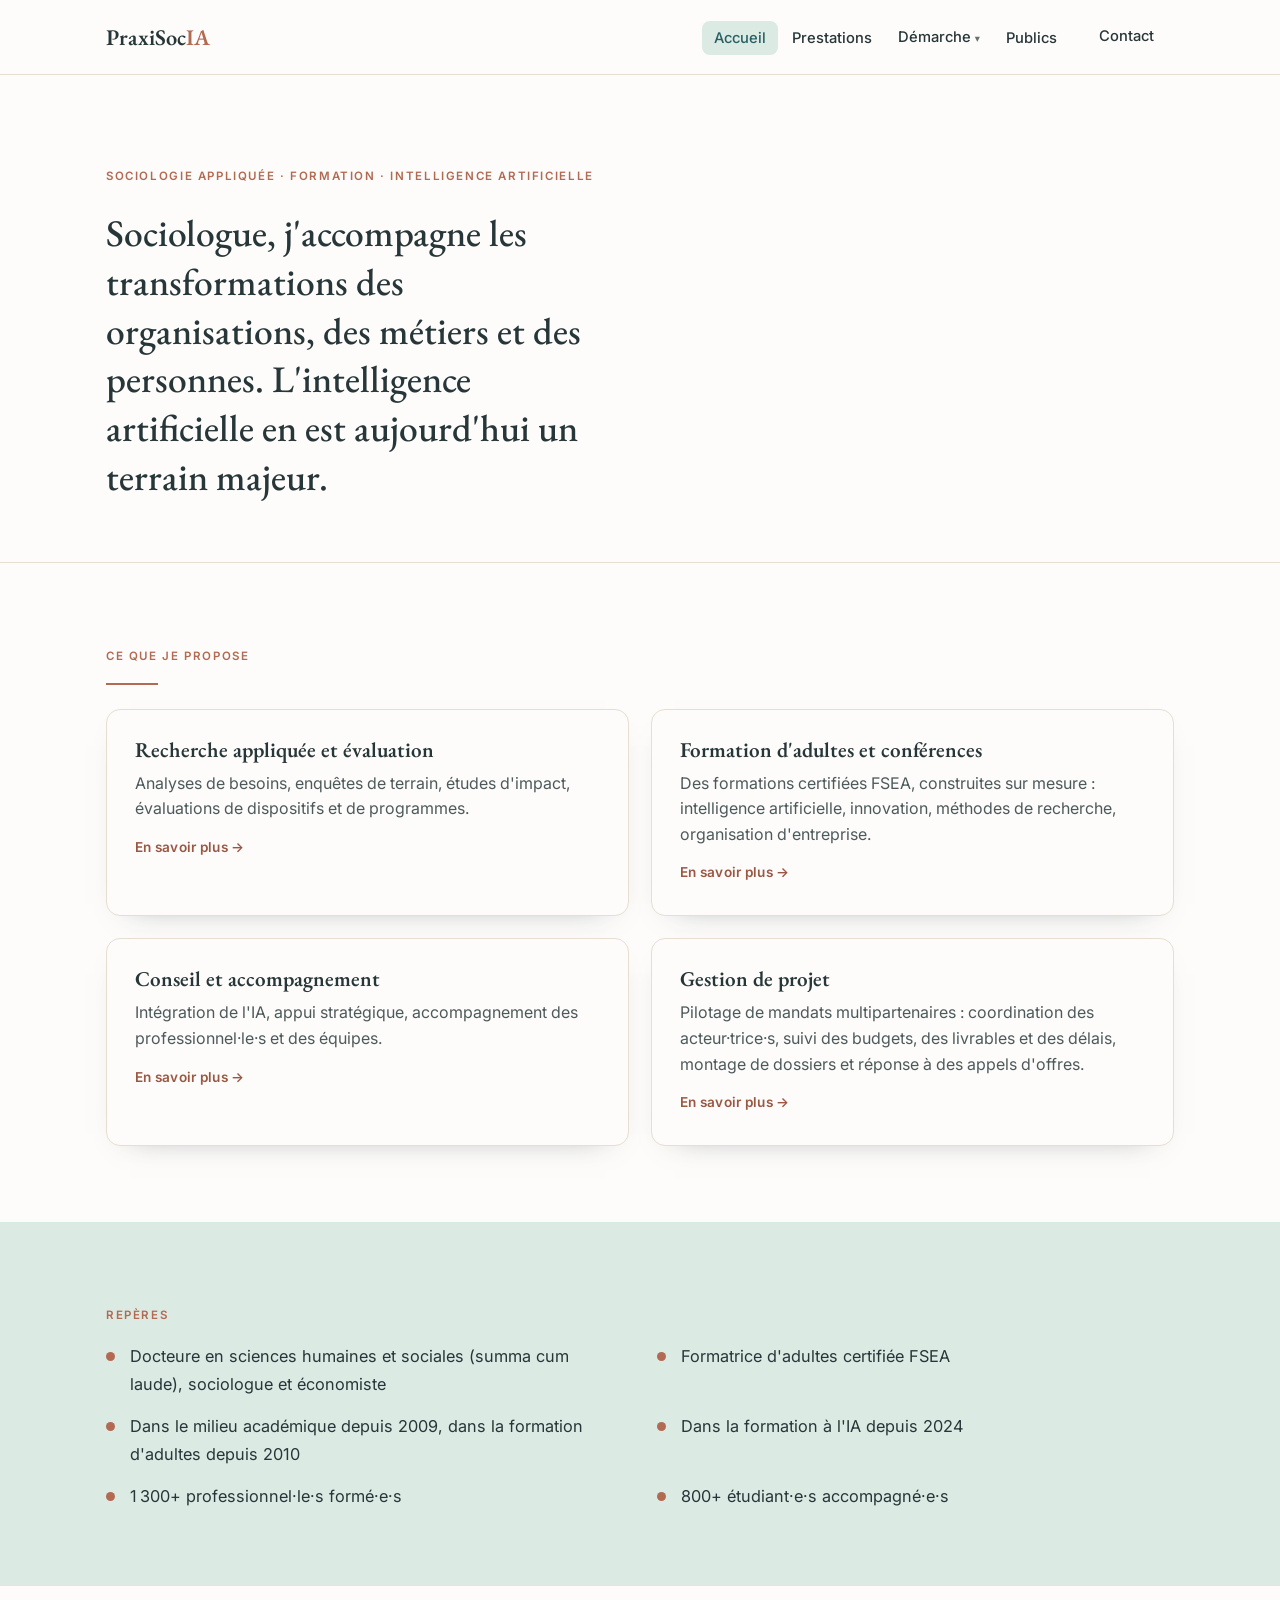
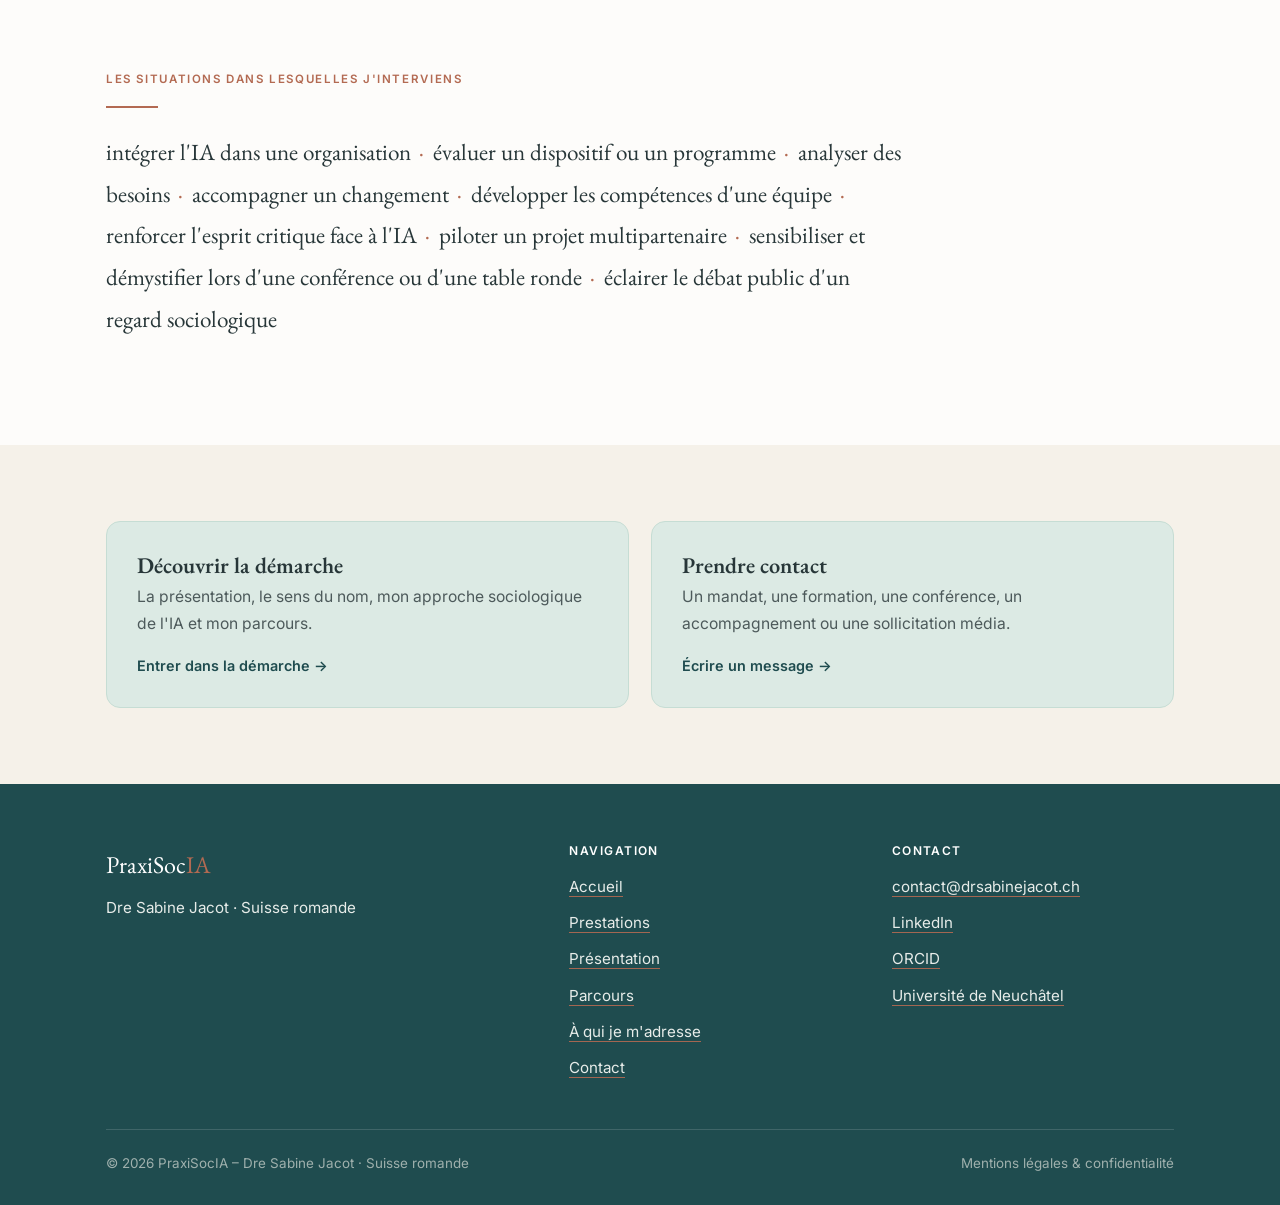
==== commit ed4d4320: "Refonte v3 : architecture à deux niveaux, palette menthe, contenu révisé - Nouvel accueil synthétiqu" ====
--- a/index.html
+++ b/index.html
@@ -4,34 +4,40 @@
   <meta charset="UTF-8" />
   <script>document.documentElement.className += " js";</script>
   <meta name="viewport" content="width=device-width, initial-scale=1.0" />
-  <title>PraxiSocIA · Dre Sabine Jacot – sociologie appliquée, formation &amp; IA</title>
-  <meta name="description" content="PraxiSocIA, activité indépendante de Dre Sabine Jacot : recherche appliquée et évaluation, formation d'adultes (FSEA), conseil et gestion de projet, avec un regard sociologique sur l'intelligence artificielle. Suisse romande." />
+  <title>PraxiSocIA · Dre Sabine Jacot – sociologue, formation à l'IA et évaluation en Suisse romande</title>
+  <meta name="description" content="Sociologue en Suisse romande (Neuchâtel) : formation à l'intelligence artificielle, recherche appliquée et évaluation de dispositifs, conseil et gestion de projet. Dre Sabine Jacot – PraxiSocIA." />
   <meta name="author" content="Dre Sabine Jacot" />
-  <meta property="og:title" content="PraxiSocIA · Dre Sabine Jacot – sociologie appliquée, formation &amp; IA" />
-  <meta property="og:description" content="PraxiSocIA, activité indépendante de Dre Sabine Jacot : recherche appliquée et évaluation, formation d'adultes (FSEA), conseil et gestion de projet, avec un regard sociologique sur l'intelligence artificielle. Suisse romande." />
+  <meta property="og:title" content="PraxiSocIA · Dre Sabine Jacot – sociologue, formation à l'IA et évaluation en Suisse romande" />
+  <meta property="og:description" content="Sociologue en Suisse romande (Neuchâtel) : formation à l'intelligence artificielle, recherche appliquée et évaluation de dispositifs, conseil et gestion de projet. Dre Sabine Jacot – PraxiSocIA." />
   <meta property="og:type" content="profile" />
   <meta property="og:locale" content="fr_CH" />
-  <link rel="icon" type="image/svg+xml" href="assets/favicon.svg" />
+  <link rel="icon" type="image/svg+xml" href="favicon.svg" />
   <link rel="preconnect" href="https://fonts.googleapis.com" />
   <link rel="preconnect" href="https://fonts.gstatic.com" crossorigin />
-  <link href="https://fonts.googleapis.com/css2?family=Fraunces:ital,opsz,wght@0,9..144,400..600;1,9..144,400..600&family=Inter:wght@400;500;600&display=swap" rel="stylesheet" />
-  <link rel="stylesheet" href="css/style.css" />
+  <link href="https://fonts.googleapis.com/css2?family=EB+Garamond:ital,wght@0,400;0,500;0,600;1,400;1,500&family=Inter:wght@400;500;600;700&display=swap" rel="stylesheet" />
+  <link rel="stylesheet" href="style.css" />
 </head>
 <body>
 
   <header class="site-header">
     <div class="wrap nav">
-      <a href="index.html" class="brand">PraxiSoc<span class="ia">IA</span></a>
+      <a href="/" class="brand">PraxiSoc<span class="ia">IA</span></a>
       <nav aria-label="Navigation principale">
         <button class="nav-toggle" aria-label="Ouvrir le menu" aria-expanded="false">
           <span></span><span></span><span></span>
         </button>
         <ul class="nav-links">
-          <li><a href="index.html">Accueil</a></li>
-          <li><a href="le-nom.html">Le nom</a></li>
-          <li><a href="parcours.html">Parcours</a></li>
-          <li><a href="approche-ia.html">Approche</a></li>
+          <li><a href="/" class="active">Accueil</a></li>
           <li><a href="prestations.html">Prestations</a></li>
+          <li class="has-dropdown">
+            <button class="dropbtn" aria-haspopup="true" aria-expanded="false">Démarche</button>
+            <ul class="dropdown">
+              <li><a href="presentation.html">Présentation</a></li>
+              <li><a href="le-nom.html">Le nom</a></li>
+              <li><a href="approche-ia.html">Une approche sociologique de l'IA</a></li>
+              <li><a href="parcours.html">Parcours</a></li>
+            </ul>
+          </li>
           <li><a href="publics.html">Publics</a></li>
           <li><a href="contact.html" class="btn btn--primary">Contact</a></li>
         </ul>
@@ -39,34 +45,81 @@
     </div>
   </header>
 
-  <section class="hero">
+  <section class="home-hero">
     <div class="wrap reveal">
-      <h1 class="brandline">PraxiSoc<span class="ia">IA</span></h1>
-      <p class="role">Dre Sabine Jacot – Sociologue · Formatrice d'adultes (FSEA) · Chargée d'enseignement · Chercheuse</p>
-      <p class="accroche">Comprendre et diagnostiquer, former et transmettre, évaluer et accompagner l'action.</p>
-      <div class="hero-actions">
-        <a href="prestations.html" class="btn btn--primary">Découvrir les prestations</a>
-        <a href="contact.html" class="btn btn--ghost">Prendre contact</a>
-      </div>
+      <span class="eyebrow">Sociologie appliquée · Formation · Intelligence artificielle</span>
+      <p class="identity">Sociologue, j'accompagne les transformations des organisations, des métiers et des personnes. L'intelligence artificielle en est aujourd'hui un terrain majeur.</p>
     </div>
   </section>
 
   <section class="section">
     <div class="wrap reveal">
-      <span class="eyebrow">Présentation</span>
+      <span class="eyebrow">Ce que je propose</span>
       <hr class="rule--terra" />
-      <div class="prose">
-        <p class="lead">PraxiSocIA est le nom sous lequel je conduis mon activité indépendante. Docteure en sciences humaines et sociales, sociologue et économiste de formation, je travaille au carrefour de quatre pratiques : la recherche, la formation d'adultes, le conseil et la gestion de projet. J'y mène des mandats de recherche et d'évaluation, je pilote des projets multipartenaires, je forme et j'accompagne des professionnel·le·s, je donne des conférences et je poursuis une activité d'enseignement et de recherche à l'université.</p>
-        <p>Ces activités ne se rassemblent pas autour d'un objet mais autour d'un regard : celui de la sociologie, attentif à la façon dont les institutions, les métiers et les personnes composent avec les transformations sociales. Mes recherches portent d'abord sur les politiques sociales et leur gouvernance, sur les solidarités et le lien social – bénévolat, logiques associatives, proche-aidance –, sur l'innovation et les besoins sociaux. La sociologie ne se limite toutefois à aucun de ces objets ; elle peut se porter sur tout ce qui se donne à analyser. L'intelligence artificielle compte à ce titre parmi mes terrains privilégiés, dans le prolongement d'un travail plus ancien sur les technologies de l'information et de la communication dans les migrations : l'arrivée des grands modèles de langage a ravivé cet intérêt au point que je m'y suis formée de façon intensive et autonome. J'y vois un objet sociologique de premier plan – une transformation du travail, du jugement et du rapport au savoir – bien plus qu'un effet de mode. Ce que je cherche partout, c'est moins à trancher qu'à rendre visibles les tensions qui structurent une situation.</p>
-        <p>Deux constantes tiennent l'ensemble : la rigueur des méthodes de sciences sociales – qualitatives et quantitatives – et une andragogie qui vise l'autonomie et la montée en compétence des personnes que j'accompagne. C'est le sens de PraxiSocIA : comprendre et diagnostiquer, former et transmettre, évaluer et accompagner l'action.</p>
+      <div class="grid grid-4">
+        <a class="card" href="prestations.html#recherche">
+          <h3>Recherche appliquée et évaluation</h3>
+          <p>Analyses de besoins, enquêtes de terrain, études d'impact, évaluations de dispositifs et de programmes.</p>
+          <span class="more">En savoir plus →</span>
+        </a>
+        <a class="card" href="prestations.html#formation">
+          <h3>Formation d'adultes et conférences</h3>
+          <p>Des formations certifiées FSEA, construites sur mesure : intelligence artificielle, innovation, méthodes de recherche, organisation d'entreprise.</p>
+          <span class="more">En savoir plus →</span>
+        </a>
+        <a class="card" href="prestations.html#conseil">
+          <h3>Conseil et accompagnement</h3>
+          <p>Intégration de l'IA, appui stratégique, accompagnement des professionnel·le·s et des équipes.</p>
+          <span class="more">En savoir plus →</span>
+        </a>
+        <a class="card" href="prestations.html#projet">
+          <h3>Gestion de projet</h3>
+          <p>Pilotage de mandats multipartenaires : coordination des acteur·trice·s, suivi des budgets, des livrables et des délais, montage de dossiers et réponse à des appels d'offres.</p>
+          <span class="more">En savoir plus →</span>
+        </a>
       </div>
     </div>
   </section>
 
-  <section class="band">
+  <section class="section section--mint">
     <div class="wrap reveal">
-      <span class="band-eyebrow">L'essentiel</span>
-      <p>C'est le sens de PraxiSocIA : comprendre et diagnostiquer, former et transmettre, évaluer et accompagner l'action.</p>
+      <span class="eyebrow">Repères</span>
+      <ul class="reperes">
+          <li>Docteure en sciences humaines et sociales (summa cum laude), sociologue et économiste</li>
+          <li>Formatrice d'adultes certifiée FSEA</li>
+          <li>Dans le milieu académique depuis 2009, dans la formation d'adultes depuis 2010</li>
+          <li>Dans la formation à l'IA depuis 2024</li>
+          <li>1 300+ professionnel·le·s formé·e·s</li>
+          <li>800+ étudiant·e·s accompagné·e·s</li>
+      </ul>
+    </div>
+  </section>
+
+  <section class="section">
+    <div class="wrap reveal">
+      <span class="eyebrow">Les situations dans lesquelles j'interviens</span>
+      <hr class="rule--terra" />
+      <p class="situations"> intégrer l'IA dans une organisation <span class="sep">·</span> évaluer un dispositif ou un programme <span class="sep">·</span> analyser des besoins <span class="sep">·</span> accompagner un changement <span class="sep">·</span> développer les compétences d'une équipe <span class="sep">·</span> renforcer l'esprit critique face à l'IA <span class="sep">·</span> piloter un projet multipartenaire <span class="sep">·</span> sensibiliser et démystifier lors d'une conférence ou d'une table ronde <span class="sep">·</span> éclairer le débat public d'un regard sociologique </p>
+    </div>
+  </section>
+
+  <section class="section section--paper2">
+    <div class="wrap reveal">
+      <div class="portes">
+        <a class="porte" href="presentation.html">
+          <h3>Découvrir la démarche</h3>
+          <p>La présentation, le sens du nom, mon approche sociologique de l'IA et mon parcours.</p>
+          <span class="arrow">Entrer dans la démarche →</span>
+        </a>
+        <a class="porte" href="contact.html">
+          <h3>Prendre contact</h3>
+          <p>Un mandat, une formation, une conférence, un accompagnement ou une sollicitation média.</p>
+          <span class="arrow">Écrire un message →</span>
+        </a>
+      </div>
+      <!-- Emplacement prévu pour le dossier PDF (à activer quand le PDF sera fourni) :
+      <p class="pdf-porte"><a href="dossier-praxisocia.pdf" target="_blank" rel="noopener">Télécharger le dossier de présentation (PDF)</a></p>
+      -->
     </div>
   </section>
 
@@ -75,16 +128,15 @@
       <div class="footer-grid">
         <div>
           <div class="footer-brand">PraxiSoc<span class="ia">IA</span></div>
-          <p class="footer-sign">« Comprendre et diagnostiquer, former et transmettre, évaluer et accompagner l'action. »</p>
+          <p class="footer-place">Dre Sabine Jacot · Suisse romande</p>
         </div>
         <div>
           <h4>Navigation</h4>
           <ul class="footer-links">
-            <li><a href="index.html">Accueil</a></li>
-            <li><a href="le-nom.html">Le nom</a></li>
+            <li><a href="/">Accueil</a></li>
+            <li><a href="prestations.html">Prestations</a></li>
+            <li><a href="presentation.html">Présentation</a></li>
             <li><a href="parcours.html">Parcours</a></li>
-            <li><a href="approche-ia.html">Une approche sociologique de l'IA</a></li>
-            <li><a href="prestations.html">Prestations</a></li>
             <li><a href="publics.html">À qui je m'adresse</a></li>
             <li><a href="contact.html">Contact</a></li>
           </ul>
@@ -93,19 +145,19 @@
           <h4>Contact</h4>
           <ul class="footer-links">
             <li><a href="mailto:contact@drsabinejacot.ch">contact@drsabinejacot.ch</a></li>
-            <li><a href="https://linkedin.com/in/sabine-jacot-phd" target="_blank" rel="noopener">LinkedIn</a></li>
+            <li><a href="https://www.linkedin.com/in/sabine-jacot-phd-59706824/" target="_blank" rel="noopener">LinkedIn</a></li>
             <li><a href="https://orcid.org/0000-0003-3725-4832" target="_blank" rel="noopener">ORCID</a></li>
             <li><a href="https://www.unine.ch/socio/presentation/equipe/sabine-jacot/" target="_blank" rel="noopener">Université de Neuchâtel</a></li>
           </ul>
         </div>
       </div>
       <div class="footer-bottom">
-        <span>© <span id="year">2026</span> PraxiSocIA · Dre Sabine Jacot · Suisse romande</span>
+        <span>© <span id="year">2026</span> PraxiSocIA – Dre Sabine Jacot · Suisse romande</span>
         <span><a href="mentions-legales.html">Mentions légales &amp; confidentialité</a></span>
       </div>
     </div>
   </footer>
 
-  <script src="js/main.js"></script>
+  <script src="main.js"></script>
 </body>
 </html>
--- a/style.css
+++ b/style.css
@@ -0,0 +1,235 @@
+/* =========================================================
+   PraxiSocIA — Feuille de style v3
+   Palette :
+     Blanc cassé       #FDFCFA  (fond principal)
+     Menthe grisée     #DCEAE4  (accents doux, cartes-citations)
+     Terracotta grisé  #B36A52  (labels, filets, puces)
+     Bleu paon         #285F63  (pied de page + boutons pleins)
+     Anthracite bleuté #273638  (texte et titres)
+   Titres/citations : EB Garamond · Corps : Inter
+   ========================================================= */
+
+:root{
+  --paper:#fdfcfa;
+  --paper-2:#f5f1e9;
+  --mint:#dceae4;
+  --mint-deep:#c6ddd4;
+  --terra:#b36a52;
+  --terra-deep:#9a5843;
+  --peacock:#285f63;
+  --peacock-dark:#1f4c4f;
+  --peacock-light:#35787d;
+  --ink:#273638;
+  --ink-soft:#4d5a5b;
+  --line:#e6ded0;
+  --radius:14px;
+  --maxw:1120px;
+  --measure:42rem;
+  --serif:"EB Garamond", Georgia, "Times New Roman", serif;
+  --sans:"Inter","Helvetica Neue",system-ui,-apple-system,"Segoe UI",Roboto,Arial,sans-serif;
+}
+
+*,*::before,*::after{box-sizing:border-box;}
+html{scroll-behavior:smooth;-webkit-text-size-adjust:100%;}
+body{margin:0;font-family:var(--sans);color:var(--ink);background:var(--paper);
+  line-height:1.72;font-size:18px;-webkit-font-smoothing:antialiased;text-rendering:optimizeLegibility;}
+img{max-width:100%;display:block;}
+h1,h2,h3,h4{font-family:var(--serif);font-weight:600;line-height:1.16;color:var(--ink);margin:0 0 .5em;}
+p{margin:0 0 1.2em;}
+strong{font-weight:700;}
+
+a{color:var(--ink);text-decoration:none;border-bottom:1px solid var(--terra);
+  transition:color .2s ease,border-color .2s ease;}
+a:hover{color:var(--terra-deep);border-color:var(--terra-deep);}
+
+/* ---------- Layout ---------- */
+.wrap{width:100%;max-width:var(--maxw);margin:0 auto;padding:0 26px;}
+.narrow{max-width:calc(var(--measure) + 5rem);}
+.narrow .prose,.narrow .lead{max-width:none;}
+.narrow .page-hero h1{max-width:none;}
+.section{padding:76px 0;}
+.section--mint{background:var(--mint);}
+.section--paper2{background:var(--paper-2);}
+.prose{max-width:var(--measure);}
+.prose.center{margin-left:auto;margin-right:auto;}
+.prose p{margin-bottom:1.35em;text-align:left;}
+.prose p:last-child{margin-bottom:0;}
+.center{text-align:center;}
+
+.eyebrow{display:inline-block;font-family:var(--sans);font-weight:600;font-size:.72rem;
+  letter-spacing:.14em;text-transform:uppercase;color:var(--terra);margin-bottom:16px;}
+.section-title{font-size:clamp(1.7rem,3.4vw,2.4rem);}
+.center .section-title{margin-left:auto;margin-right:auto;}
+.lead{font-size:1.26rem;line-height:1.55;color:var(--ink);max-width:var(--measure);}
+.center .lead{margin-left:auto;margin-right:auto;}
+.rule--terra{border:0;border-top:2px solid var(--terra);width:52px;margin:0 0 24px;}
+.center .rule--terra{margin-left:auto;margin-right:auto;}
+
+/* ---------- Buttons ---------- */
+.btn{display:inline-flex;align-items:center;gap:.5em;font-family:var(--sans);font-weight:600;
+  font-size:.98rem;padding:13px 26px;border-radius:999px;border:1.5px solid transparent;cursor:pointer;
+  transition:transform .15s ease,background .2s ease,color .2s ease,border-color .2s ease;}
+.btn--primary{background:var(--peacock);color:var(--paper);border-color:var(--peacock);}
+.btn--primary:hover{background:var(--peacock-light);border-color:var(--peacock-light);color:#fff;transform:translateY(-2px);}
+.btn--ghost{background:transparent;border-color:var(--peacock);color:var(--peacock);}
+.btn--ghost:hover{background:var(--peacock);color:var(--paper);}
+
+/* ---------- Header / Nav ---------- */
+.site-header{position:sticky;top:0;z-index:60;background:rgba(253,252,250,.9);
+  backdrop-filter:saturate(160%) blur(10px);border-bottom:1px solid var(--line);}
+.nav{display:flex;align-items:center;justify-content:space-between;height:74px;gap:18px;}
+.brand{font-family:var(--serif);font-weight:600;font-size:1.4rem;color:var(--ink);border:0;white-space:nowrap;}
+.brand:hover{color:var(--ink);}
+.brand .ia{color:var(--terra);}
+.nav-links{display:flex;align-items:center;gap:2px;list-style:none;margin:0;padding:0;}
+.nav-links a,.dropbtn{color:var(--ink);font-family:var(--sans);font-weight:500;font-size:.92rem;
+  padding:8px 12px;border-radius:8px;border:0;background:none;cursor:pointer;}
+.nav-links a:hover,.nav-links a.active,.dropbtn:hover,.has-dropdown.active .dropbtn{color:var(--peacock);background:var(--mint);}
+.nav-links .btn{margin-left:8px;padding:9px 20px;}
+.nav-links .btn:hover{color:var(--paper);}
+
+/* dropdown */
+.has-dropdown{position:relative;}
+.dropbtn::after{content:"▾";font-size:.7em;margin-left:.35em;opacity:.7;}
+.dropdown{position:absolute;top:calc(100% + 6px);left:0;min-width:240px;list-style:none;margin:0;padding:8px;
+  background:var(--paper);border:1px solid var(--line);border-radius:12px;box-shadow:0 18px 40px -22px rgba(39,54,56,.5);
+  opacity:0;visibility:hidden;transform:translateY(-6px);transition:.18s ease;}
+.has-dropdown:hover .dropdown,.has-dropdown:focus-within .dropdown,.dropdown.open{opacity:1;visibility:visible;transform:none;}
+.dropdown a{display:block;padding:9px 12px;border-radius:8px;font-size:.92rem;}
+
+.nav-toggle{display:none;flex-direction:column;gap:5px;background:none;border:0;cursor:pointer;padding:8px;}
+.nav-toggle span{width:24px;height:2px;background:var(--ink);border-radius:2px;transition:.25s;}
+.nav-toggle.open span:nth-child(1){transform:translateY(7px) rotate(45deg);}
+.nav-toggle.open span:nth-child(2){opacity:0;}
+.nav-toggle.open span:nth-child(3){transform:translateY(-7px) rotate(-45deg);}
+
+/* ---------- Home hero ---------- */
+.home-hero{padding:84px 0 60px;border-bottom:1px solid var(--line);}
+.home-hero .eyebrow{margin-bottom:22px;}
+.home-hero .identity{font-family:var(--serif);font-size:clamp(1.6rem,3.6vw,2.35rem);line-height:1.3;
+  max-width:26ch;color:var(--ink);font-weight:500;margin:0;}
+
+/* ---------- Cards « Ce que je propose » ---------- */
+.grid{display:grid;gap:22px;}
+.grid-2{grid-template-columns:repeat(2,1fr);}
+.grid-4{grid-template-columns:repeat(2,1fr);}
+.card{display:block;background:var(--paper);border:1px solid var(--line);border-radius:var(--radius);
+  padding:28px;box-shadow:0 12px 30px -24px rgba(39,54,56,.5);transition:transform .2s ease,box-shadow .2s ease,border-color .2s ease;}
+a.card{border-bottom:1px solid var(--line);}
+a.card:hover{transform:translateY(-3px);border-color:var(--mint-deep);color:var(--ink);
+  box-shadow:0 20px 44px -26px rgba(39,54,56,.55);}
+.card h3{font-size:1.32rem;margin-bottom:.4em;}
+.card p{margin:0;color:var(--ink-soft);font-size:1rem;line-height:1.6;}
+.card .more{display:inline-block;margin-top:14px;font-family:var(--sans);font-weight:600;font-size:.85rem;
+  letter-spacing:.02em;color:var(--terra-deep);}
+
+/* ---------- Repères ---------- */
+.reperes{list-style:none;margin:0;padding:0;display:grid;grid-template-columns:repeat(2,1fr);gap:14px 34px;}
+.reperes li{position:relative;padding-left:24px;font-size:1.02rem;color:var(--ink);}
+.reperes li::before{content:"";position:absolute;left:0;top:.62em;width:9px;height:9px;border-radius:50%;
+  background:var(--terra);}
+
+/* ---------- Situations ---------- */
+.situations{font-family:var(--serif);font-size:clamp(1.15rem,2.2vw,1.45rem);line-height:1.8;
+  color:var(--ink);max-width:50rem;}
+.situations .sep{color:var(--terra);padding:0 .15em;font-style:normal;}
+
+/* ---------- Deux portes ---------- */
+.portes{display:grid;grid-template-columns:repeat(2,1fr);gap:22px;}
+.porte{display:block;background:var(--mint);border:1px solid var(--mint-deep);border-radius:var(--radius);
+  padding:30px 30px 26px;color:var(--ink);}
+.porte:hover{color:var(--ink);border-color:var(--peacock);transform:translateY(-3px);}
+.porte h3{font-size:1.4rem;margin-bottom:.3em;}
+.porte p{margin:0;color:var(--ink-soft);font-size:.98rem;}
+.porte .arrow{display:inline-block;margin-top:16px;font-weight:600;color:var(--peacock-dark);font-family:var(--sans);font-size:.9rem;}
+.pdf-porte{margin-top:20px;font-size:.9rem;}
+
+/* ---------- Interior page hero ---------- */
+.page-hero{padding:74px 0 40px;border-bottom:1px solid var(--line);}
+.page-hero h1{font-size:clamp(2.1rem,4.6vw,3rem);max-width:22ch;}
+.page-hero .lead{margin-top:.6em;}
+
+/* ---------- Citation card (langage graphique menthe/terracotta) ---------- */
+.quote-card{position:relative;overflow:hidden;background:var(--mint);border-radius:18px;
+  padding:54px 46px 46px;text-align:center;margin:0 auto;max-width:52rem;}
+.quote-card::before{content:"";position:absolute;width:200px;height:200px;border-radius:50%;
+  background:rgba(255,255,255,.45);top:-70px;left:-52px;}
+.quote-card::after{content:"";position:absolute;width:120px;height:120px;border-radius:50%;
+  border:2px solid var(--terra);opacity:.55;bottom:-42px;right:-32px;}
+.quote-card .qm{position:relative;font-family:var(--serif);font-size:3.4rem;line-height:.3;
+  color:var(--terra);display:block;margin-bottom:14px;}
+.quote-card blockquote{position:relative;margin:0;font-family:var(--serif);font-style:italic;
+  font-size:clamp(1.3rem,2.7vw,1.75rem);line-height:1.42;color:var(--ink);}
+.quote-card .qrule{position:relative;width:48px;height:2px;background:var(--terra);border:0;margin:24px auto 0;}
+
+/* ---------- Prestations : pôles ---------- */
+.poles{margin-top:4px;}
+.pole{display:grid;grid-template-columns:84px 1fr;gap:24px;padding:38px 0;border-top:1px solid var(--line);}
+.pole:last-child{border-bottom:1px solid var(--line);}
+.pole-num{font-family:var(--serif);font-size:2.3rem;line-height:1;color:var(--terra);font-weight:600;}
+.pole h3{font-size:1.4rem;margin-bottom:.4em;}
+.pole .prose{max-width:none;}
+
+/* ---------- Contact ---------- */
+.contact-grid{display:grid;grid-template-columns:.9fr 1.1fr;gap:52px;}
+.info-item{padding:15px 0;border-top:1px solid var(--line);}
+.info-item:first-of-type{border-top:0;}
+.info-item .k{display:block;font-family:var(--sans);font-weight:600;font-size:.72rem;letter-spacing:.12em;
+  text-transform:uppercase;color:var(--terra);margin-bottom:4px;}
+form .field{margin-bottom:18px;}
+form label{display:block;font-family:var(--sans);font-weight:600;font-size:.9rem;color:var(--ink);margin-bottom:6px;}
+form input,form select,form textarea{width:100%;padding:13px 15px;border:1.5px solid var(--line);border-radius:8px;
+  font-family:inherit;font-size:1rem;color:var(--ink);background:#fff;transition:border-color .2s,box-shadow .2s;}
+form input:focus,form select:focus,form textarea:focus{outline:none;border-color:var(--peacock);
+  box-shadow:0 0 0 3px rgba(40,95,99,.14);}
+form textarea{min-height:150px;resize:vertical;}
+.hp{position:absolute;left:-9999px;width:1px;height:1px;overflow:hidden;}
+.form-note{font-size:.85rem;color:var(--ink-soft);}
+.form-status{margin-top:14px;font-weight:600;color:var(--peacock);}
+
+/* ---------- Footer ---------- */
+.site-footer{background:var(--peacock-dark);color:#cdd8d6;padding:60px 0 30px;font-size:.95rem;}
+.site-footer a{color:#e7ece9;border-bottom-color:rgba(179,106,82,.9);}
+.site-footer a:hover{color:#fff;}
+.footer-grid{display:grid;grid-template-columns:1.5fr 1fr 1fr;gap:40px;margin-bottom:38px;}
+.footer-brand{font-family:var(--serif);font-size:1.5rem;color:#fff;margin-bottom:10px;}
+.footer-brand .ia{color:var(--terra);}
+.footer-place{color:#e7ece9;max-width:30ch;}
+.site-footer h4{color:#fff;font-family:var(--sans);font-weight:600;font-size:.75rem;letter-spacing:.12em;
+  text-transform:uppercase;margin-bottom:16px;}
+.footer-links{list-style:none;padding:0;margin:0;}
+.footer-links li{margin-bottom:10px;}
+.footer-bottom{border-top:1px solid rgba(255,255,255,.14);padding-top:22px;display:flex;justify-content:space-between;
+  flex-wrap:wrap;gap:12px;font-size:.84rem;color:#9fb0ad;}
+.footer-bottom a{color:#9fb0ad;border:0;}
+.footer-bottom a:hover{color:#fff;}
+
+/* ---------- Reveal ---------- */
+.js .reveal{opacity:0;transform:translateY(20px);transition:opacity .7s ease,transform .7s ease;}
+.js .reveal.visible{opacity:1;transform:none;}
+@media(prefers-reduced-motion:reduce){.js .reveal{opacity:1;transform:none;transition:none;}}
+
+/* ---------- Responsive ---------- */
+@media(max-width:900px){
+  .contact-grid{grid-template-columns:1fr;gap:38px;}
+  .footer-grid{grid-template-columns:1fr 1fr;}
+}
+@media(max-width:720px){
+  body{font-size:17px;}
+  .section{padding:54px 0;}
+  .grid-2,.grid-4,.portes,.reperes{grid-template-columns:1fr;}
+  .nav-toggle{display:flex;}
+  .nav-links{position:fixed;inset:74px 0 auto 0;flex-direction:column;align-items:stretch;gap:0;
+    background:var(--paper);border-bottom:1px solid var(--line);padding:10px 26px 22px;
+    transform:translateY(-150%);transition:transform .3s ease;max-height:calc(100vh - 74px);overflow:auto;}
+  .nav-links.open{transform:none;}
+  .nav-links > li > a,.dropbtn{padding:14px 6px;border-radius:0;border-bottom:1px solid var(--line);width:100%;text-align:left;}
+  .nav-links .btn{margin:12px 0 0;justify-content:center;border-bottom:0;}
+  .has-dropdown{position:static;}
+  .dropdown{position:static;opacity:1;visibility:visible;transform:none;box-shadow:none;border:0;
+    background:transparent;padding:0 0 0 14px;min-width:0;}
+  .dropdown a{border-bottom:1px solid var(--line);}
+  .dropbtn::after{display:none;}
+  .pole{grid-template-columns:1fr;gap:6px;}
+  .footer-grid{grid-template-columns:1fr;}
+}
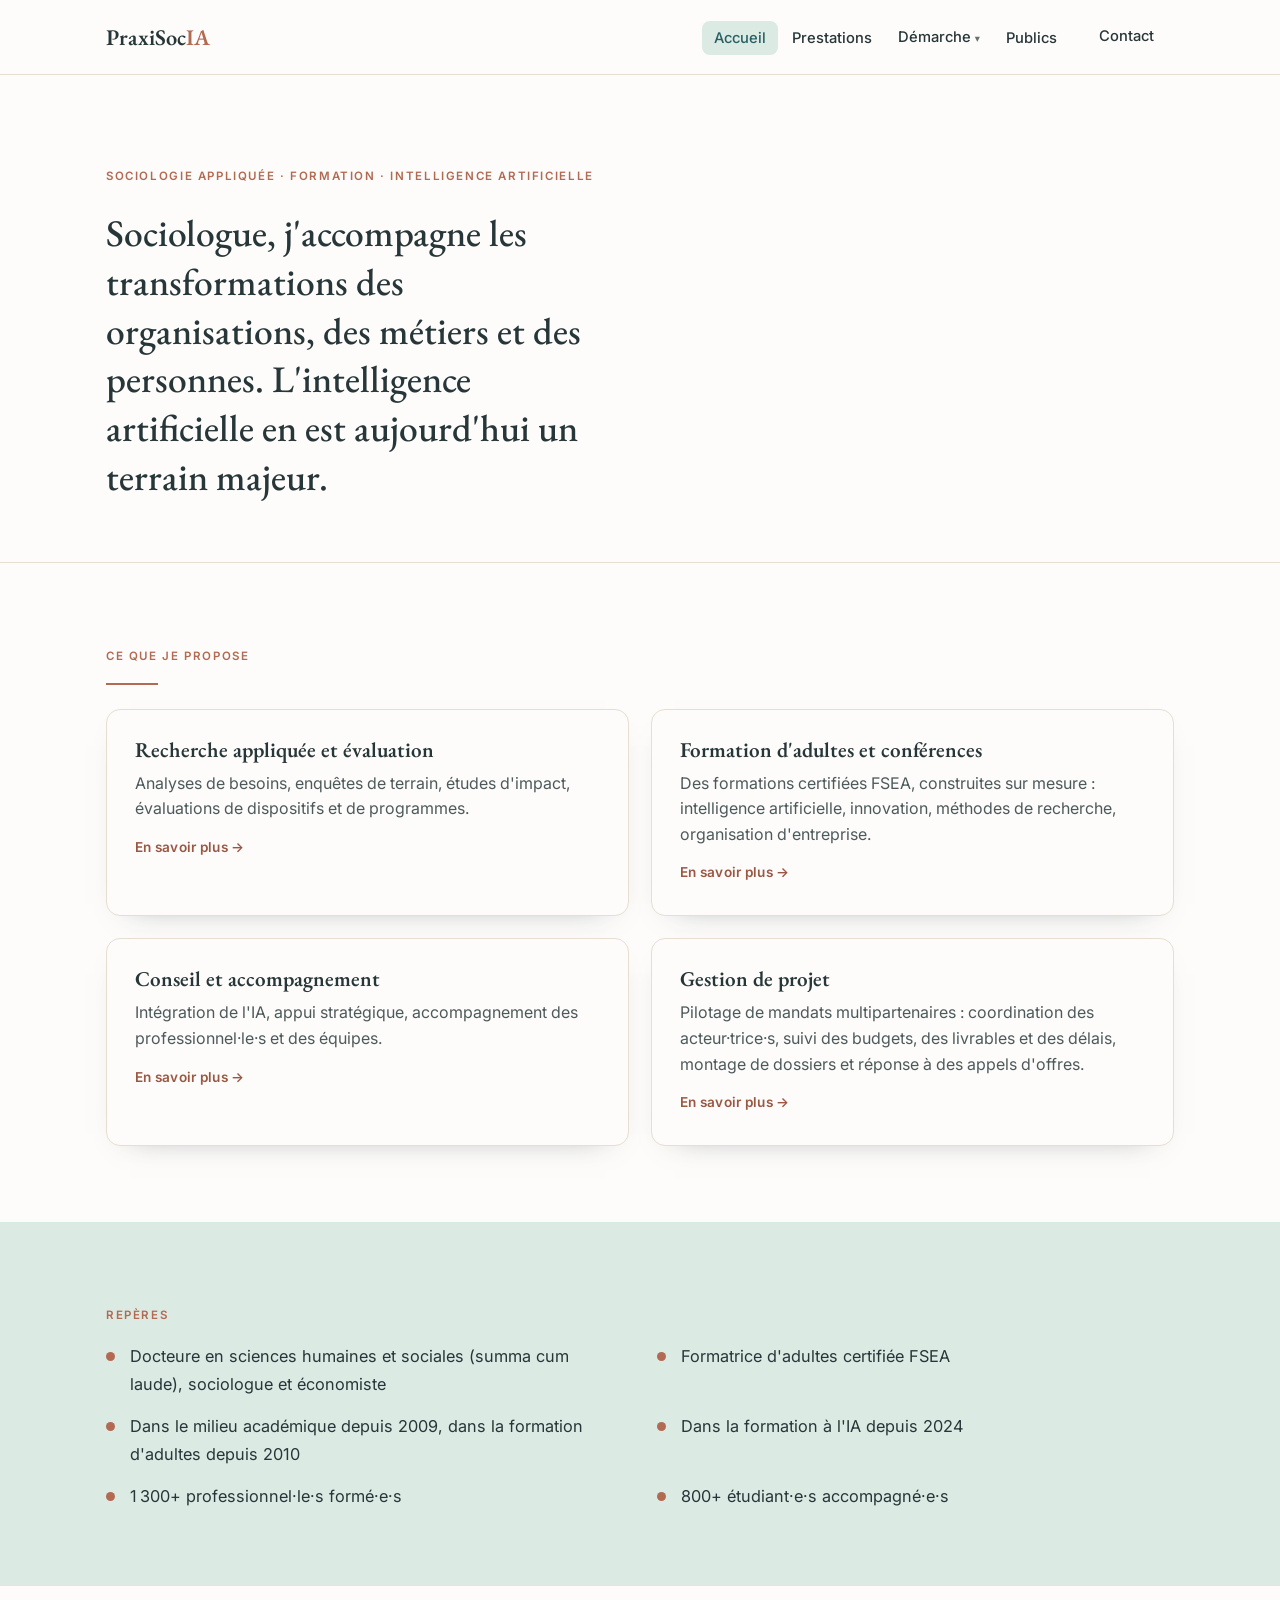
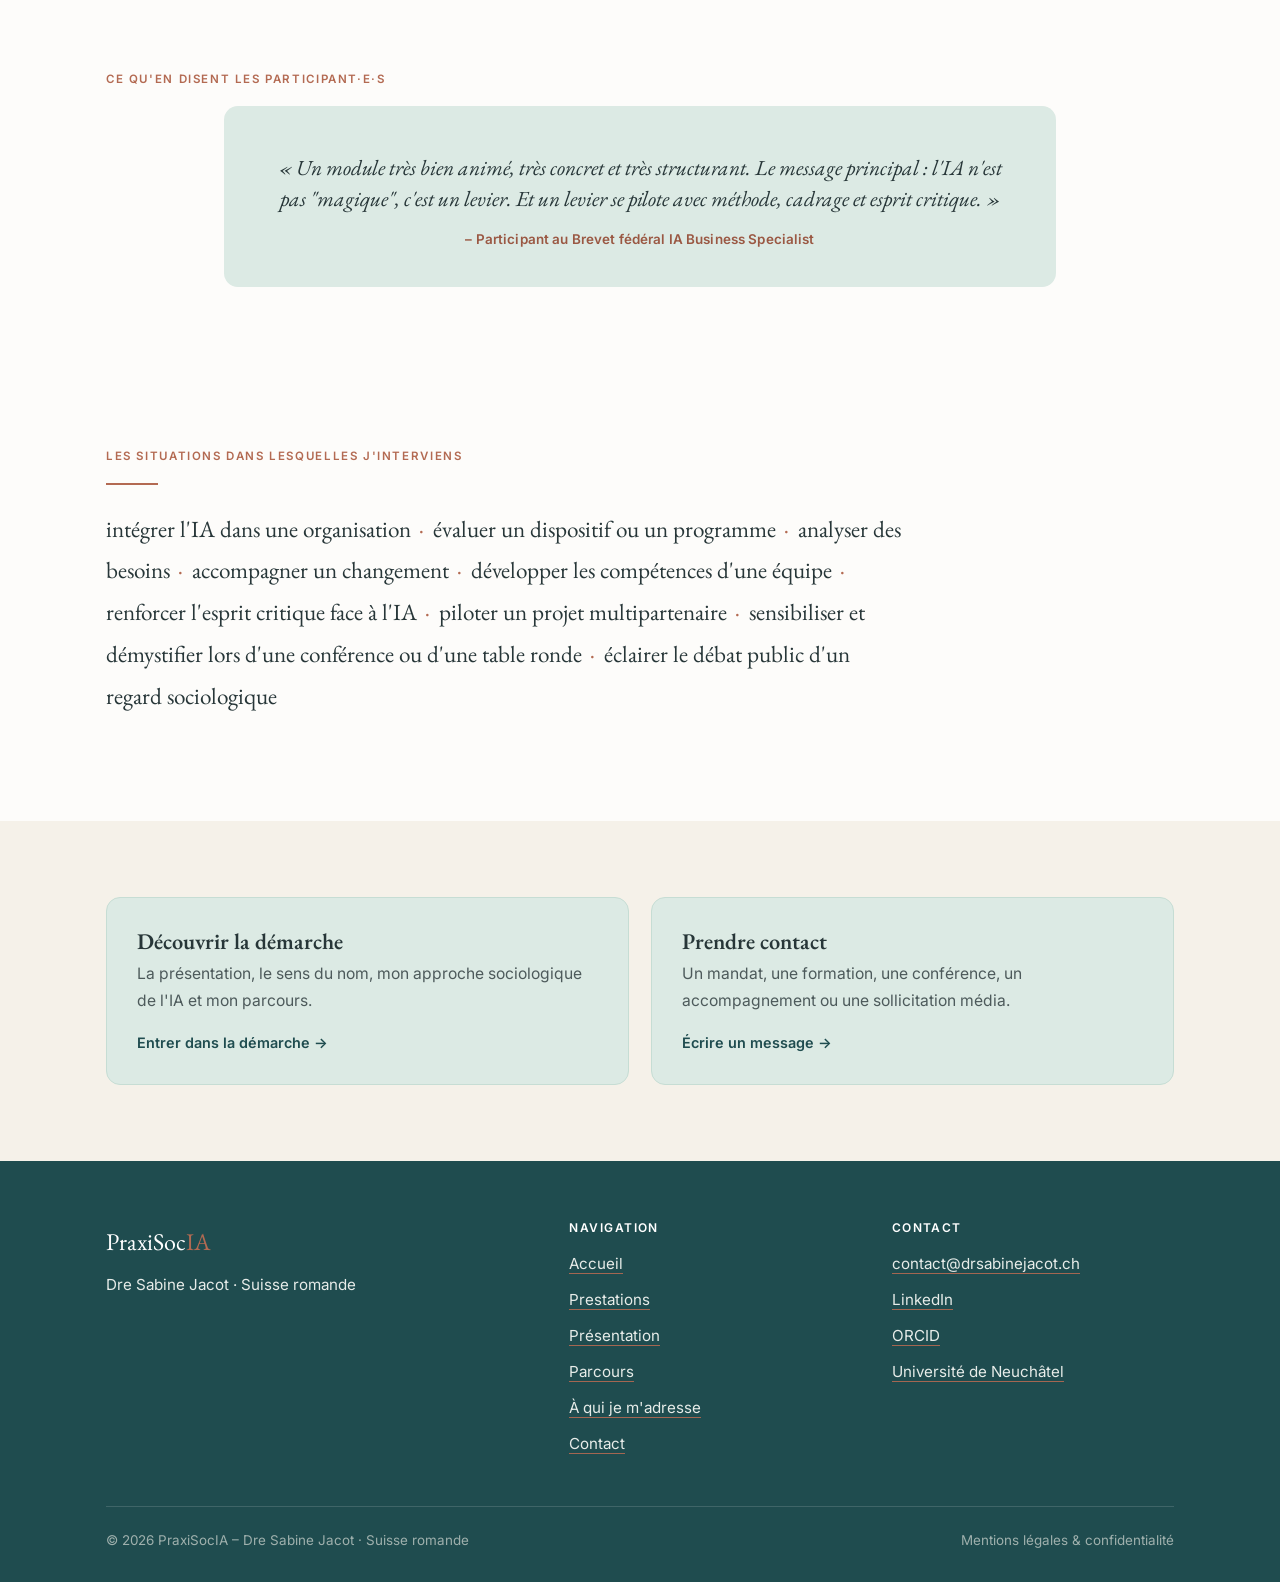
==== commit 2d5d88be: "Intégrer les témoignages (6 sur Prestations, 3 en rotation sur l'Accueil) Ajoute la section « Ce qu'" ====
--- a/index.html
+++ b/index.html
@@ -46,9 +46,14 @@
   </header>
 
   <section class="home-hero">
-    <div class="wrap reveal">
-      <span class="eyebrow">Sociologie appliquée · Formation · Intelligence artificielle</span>
-      <p class="identity">Sociologue, j'accompagne les transformations des organisations, des métiers et des personnes. L'intelligence artificielle en est aujourd'hui un terrain majeur.</p>
+    <div class="wrap reveal home-hero-inner">
+      <div class="home-hero-text">
+        <span class="eyebrow">Sociologie appliquée · Formation · Intelligence artificielle</span>
+        <p class="identity">Sociologue, j'accompagne les transformations des organisations, des métiers et des personnes. L'intelligence artificielle en est aujourd'hui un terrain majeur.</p>
+      </div>
+      <!-- Photo « conférence » (à fournir par Sabine). Déposer le fichier photo-conference.jpg puis décommenter :
+      <figure class="home-hero-photo"><img src="photo-conference.jpg" alt="Sabine Jacot en conférence, désignant un écran de projection" /></figure>
+      -->
     </div>
   </section>
 
@@ -92,6 +97,29 @@
           <li>1 300+ professionnel·le·s formé·e·s</li>
           <li>800+ étudiant·e·s accompagné·e·s</li>
       </ul>
+    </div>
+  </section>
+
+  <section class="section">
+    <div class="wrap reveal">
+      <span class="eyebrow">Ce qu'en disent les participant·e·s</span>
+      <div class="testi-rotator" data-rotate>
+        <figure class="testi on">
+          <blockquote>« Un module très bien animé, très concret et très structurant. Le message principal : l'IA n'est pas "magique", c'est un levier. Et un levier se pilote avec méthode, cadrage et esprit critique. »</blockquote>
+          <figcaption>– Participant au Brevet fédéral IA Business Specialist</figcaption>
+        </figure>
+        <figure class="testi">
+          <blockquote>« Nous avons eu le plaisir de profiter de vos vastes connaissances et de votre expérience, transmises avec une bonne humeur communicative et un regard positif qui à la fois rassure et inspire. »</blockquote>
+          <figcaption>– Responsable relations humaines, à propos d'une conférence</figcaption>
+        </figure>
+        <figure class="testi">
+          <blockquote>« Un contenu riche, des échanges constructifs et l'occasion de tester en live des éléments que j'ai pu mettre en pratique dans mes activités pro ! »</blockquote>
+          <figcaption>– Experte en stratégie de marque, à propos d'une formation</figcaption>
+        </figure>
+      </div>
+      <!-- Ligne « Voir les avis Google » : décommenter et remplacer URL_A_FOURNIR par l'adresse de la fiche Google fournie par Sabine
+      <p class="google-line"><a href="URL_A_FOURNIR" target="_blank" rel="noopener">Voir les avis Google →</a></p>
+      -->
     </div>
   </section>
 
--- a/style.css
+++ b/style.css
@@ -52,7 +52,7 @@
 .section--paper2{background:var(--paper-2);}
 .prose{max-width:var(--measure);}
 .prose.center{margin-left:auto;margin-right:auto;}
-.prose p{margin-bottom:1.35em;text-align:left;}
+.prose p{margin-bottom:1.35em;text-align:justify;-webkit-hyphens:auto;hyphens:auto;}
 .prose p:last-child{margin-bottom:0;}
 .center{text-align:center;}
 
@@ -204,6 +204,30 @@
 .footer-bottom a{color:#9fb0ad;border:0;}
 .footer-bottom a:hover{color:#fff;}
 
+/* ---------- Témoignages ---------- */
+.testi-grid{display:grid;grid-template-columns:repeat(2,1fr);gap:22px;}
+.testi-card,.testi-rotator .testi{background:var(--mint);border-radius:var(--radius);
+  padding:30px 30px 24px;margin:0;}
+.testi-card blockquote,.testi-rotator blockquote{margin:0 0 14px;font-family:var(--serif);
+  font-style:italic;font-size:1.16rem;line-height:1.46;color:var(--ink);}
+.testi-card figcaption,.testi-rotator figcaption{font-family:var(--sans);font-size:.84rem;
+  font-weight:600;letter-spacing:.01em;color:var(--terra-deep);}
+.testi-rotator{max-width:52rem;margin:0 auto;}
+.testi-rotator .testi{text-align:center;padding:46px 40px 36px;}
+.testi-rotator .testi blockquote{font-size:1.34rem;line-height:1.44;}
+.js .testi-rotator .testi{display:none;}
+.js .testi-rotator .testi.on{display:block;animation:testifade .6s ease;}
+@keyframes testifade{from{opacity:0;transform:translateY(6px);}to{opacity:1;transform:none;}}
+.google-line{margin-top:22px;text-align:center;font-family:var(--sans);font-size:.95rem;}
+
+/* ---------- Photos ---------- */
+.home-hero-inner{display:grid;grid-template-columns:1fr;gap:38px;align-items:center;}
+.home-hero-inner.has-photo{grid-template-columns:1.15fr .85fr;}
+.home-hero-photo{margin:0;}
+.home-hero-photo img,.portrait-photo img{width:100%;height:auto;display:block;border-radius:var(--radius);
+  box-shadow:0 20px 46px -28px rgba(39,54,56,.5);}
+.portrait-photo{margin:0;max-width:320px;}
+
 /* ---------- Reveal ---------- */
 .js .reveal{opacity:0;transform:translateY(20px);transition:opacity .7s ease,transform .7s ease;}
 .js .reveal.visible{opacity:1;transform:none;}
@@ -214,10 +238,14 @@
   .contact-grid{grid-template-columns:1fr;gap:38px;}
   .footer-grid{grid-template-columns:1fr 1fr;}
 }
+@media(max-width:640px){
+  .prose p{text-align:left;-webkit-hyphens:none;hyphens:none;}
+}
 @media(max-width:720px){
   body{font-size:17px;}
   .section{padding:54px 0;}
-  .grid-2,.grid-4,.portes,.reperes{grid-template-columns:1fr;}
+  .grid-2,.grid-4,.portes,.reperes,.testi-grid{grid-template-columns:1fr;}
+  .home-hero-inner.has-photo{grid-template-columns:1fr;}
   .nav-toggle{display:flex;}
   .nav-links{position:fixed;inset:74px 0 auto 0;flex-direction:column;align-items:stretch;gap:0;
     background:var(--paper);border-bottom:1px solid var(--line);padding:10px 26px 22px;
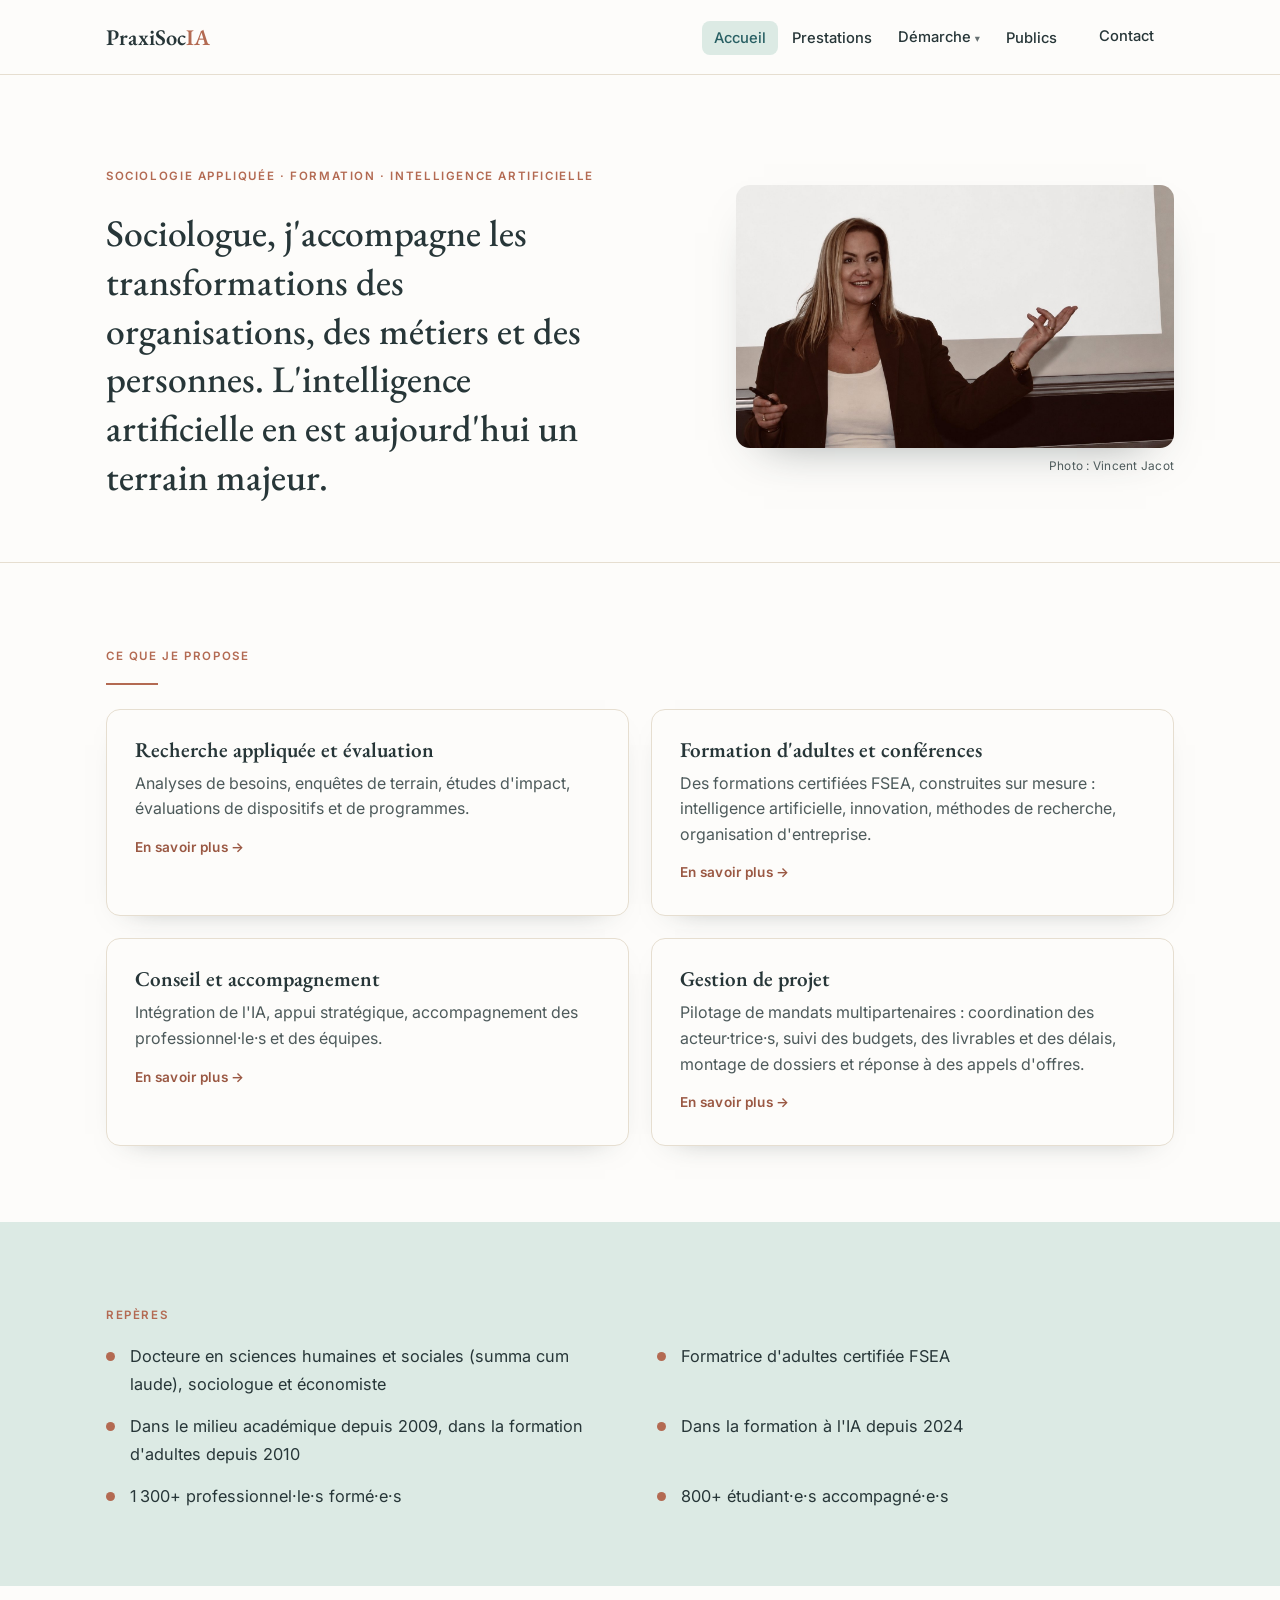
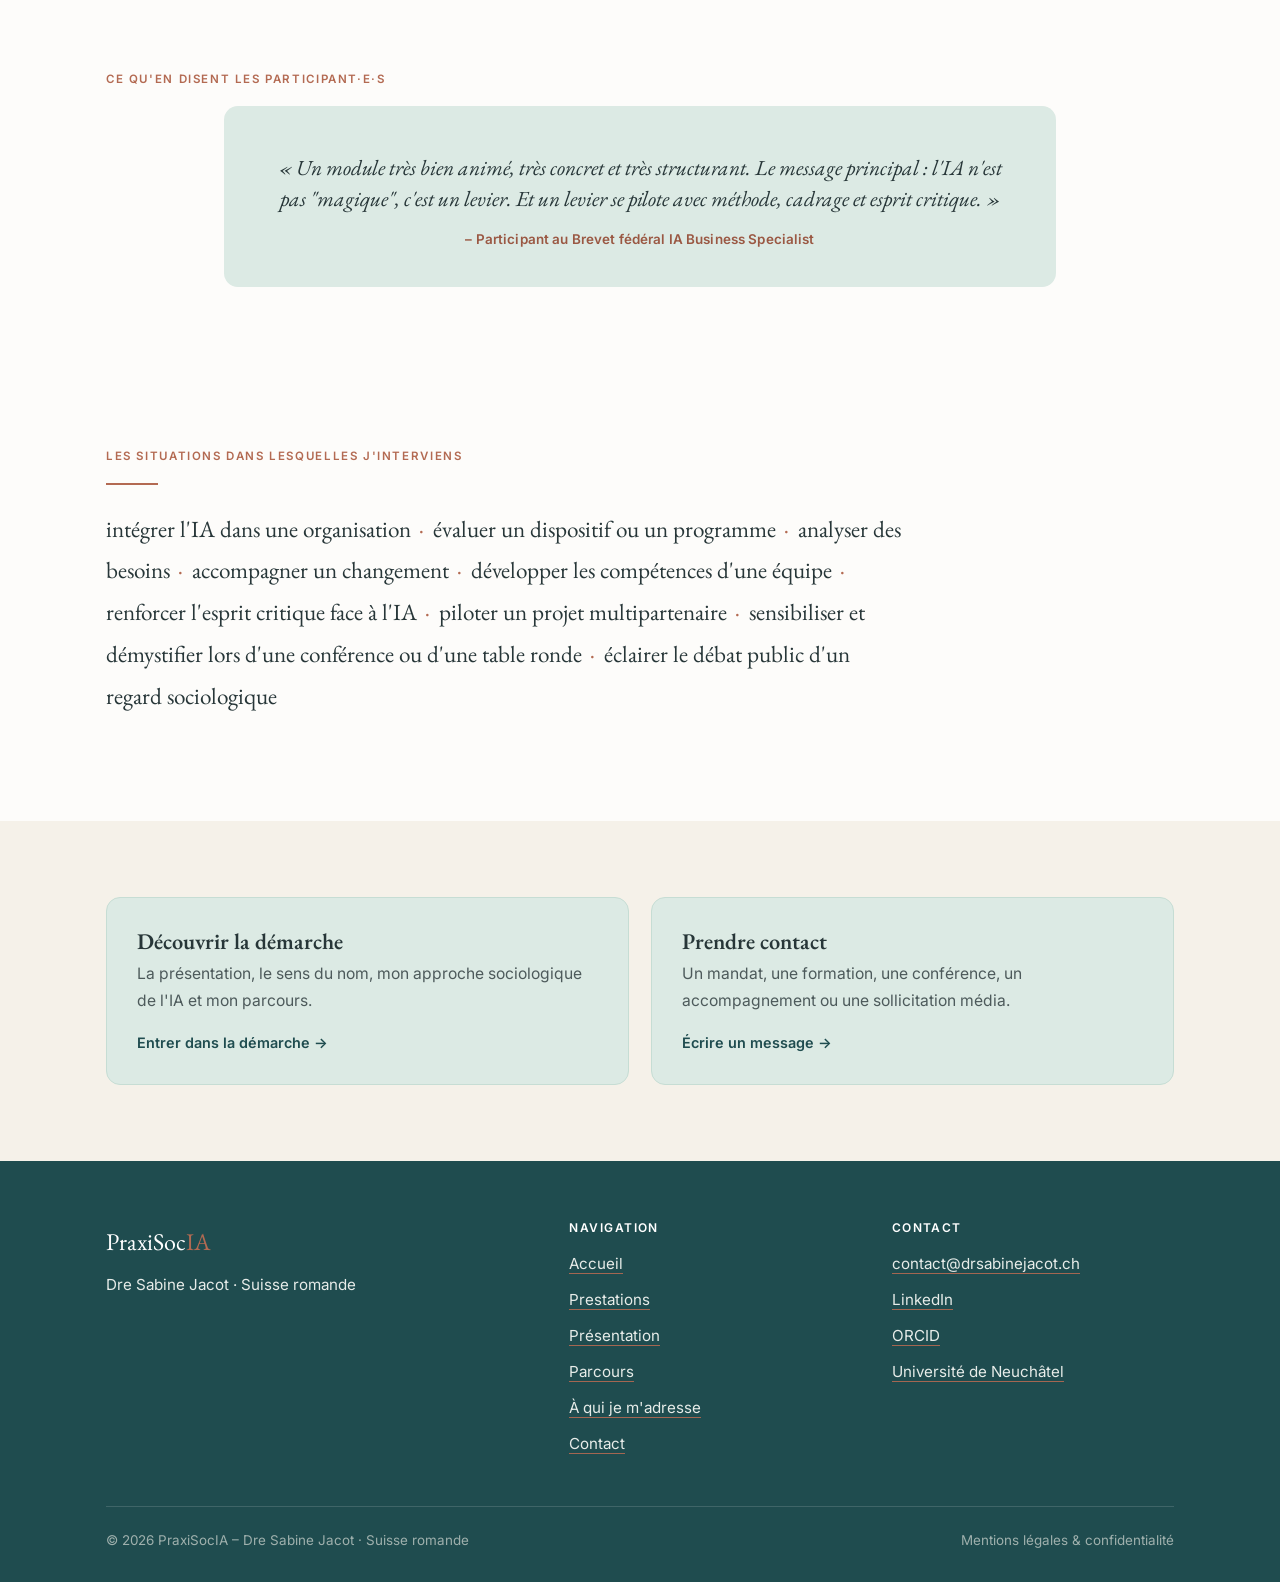
==== commit 0981a231: "Intégrer les deux photos (accueil « conférence », parcours « bureau ») Photos optimisées pour le web" ====
--- a/index.html
+++ b/index.html
@@ -46,14 +46,15 @@
   </header>
 
   <section class="home-hero">
-    <div class="wrap reveal home-hero-inner">
+    <div class="wrap reveal home-hero-inner has-photo">
       <div class="home-hero-text">
         <span class="eyebrow">Sociologie appliquée · Formation · Intelligence artificielle</span>
         <p class="identity">Sociologue, j'accompagne les transformations des organisations, des métiers et des personnes. L'intelligence artificielle en est aujourd'hui un terrain majeur.</p>
       </div>
-      <!-- Photo « conférence » (à fournir par Sabine). Déposer le fichier photo-conference.jpg puis décommenter :
-      <figure class="home-hero-photo"><img src="photo-conference.jpg" alt="Sabine Jacot en conférence, désignant un écran de projection" /></figure>
-      -->
+      <figure class="home-hero-photo">
+        <img src="photo-conference.jpg" alt="Sabine Jacot en conférence, désignant un écran de projection" />
+        <figcaption class="photo-credit">Photo : Vincent Jacot</figcaption>
+      </figure>
     </div>
   </section>
 
--- a/style.css
+++ b/style.css
@@ -226,7 +226,10 @@
 .home-hero-photo{margin:0;}
 .home-hero-photo img,.portrait-photo img{width:100%;height:auto;display:block;border-radius:var(--radius);
   box-shadow:0 20px 46px -28px rgba(39,54,56,.5);}
-.portrait-photo{margin:0;max-width:320px;}
+.portrait-photo{margin:0;max-width:300px;}
+.photo-credit{margin-top:8px;font-family:var(--sans);font-size:.74rem;letter-spacing:.02em;
+  color:var(--ink-soft);text-align:right;}
+.portrait-photo .photo-credit{text-align:left;}
 
 /* ---------- Reveal ---------- */
 .js .reveal{opacity:0;transform:translateY(20px);transition:opacity .7s ease,transform .7s ease;}
